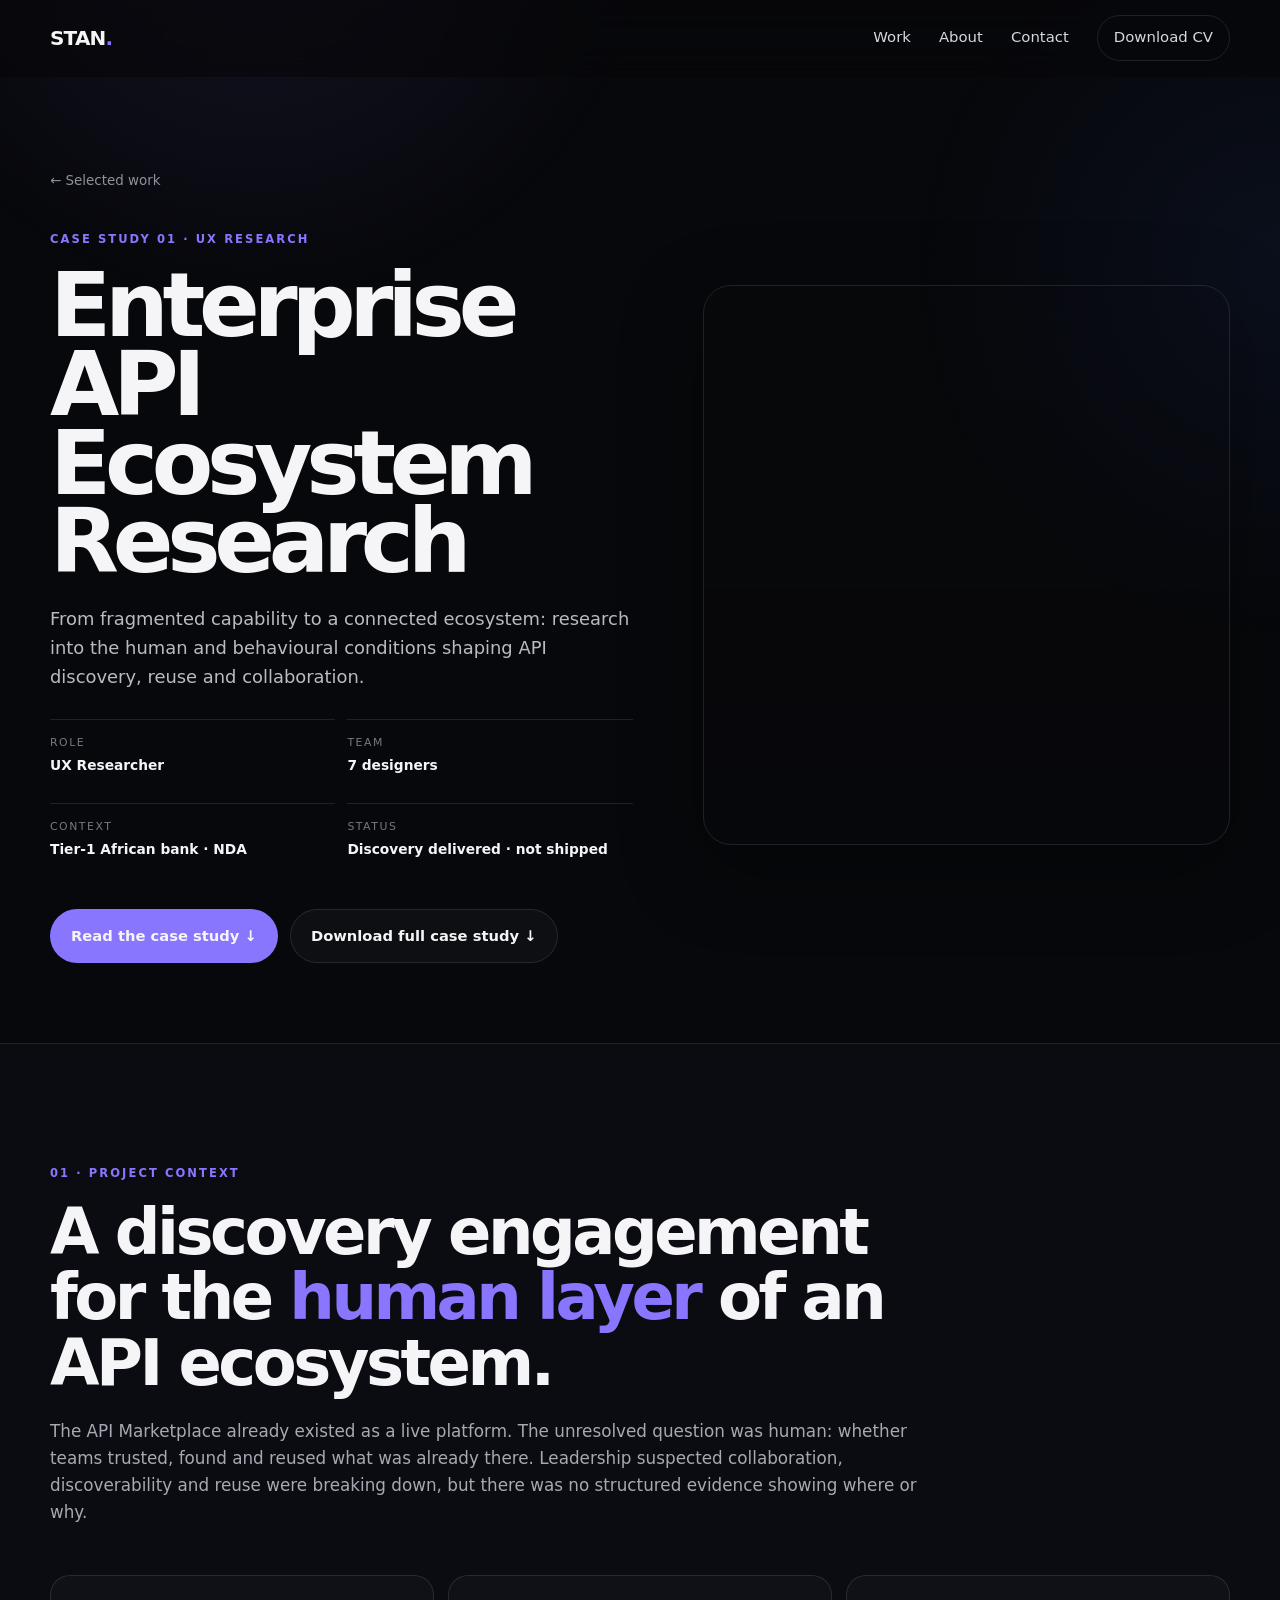
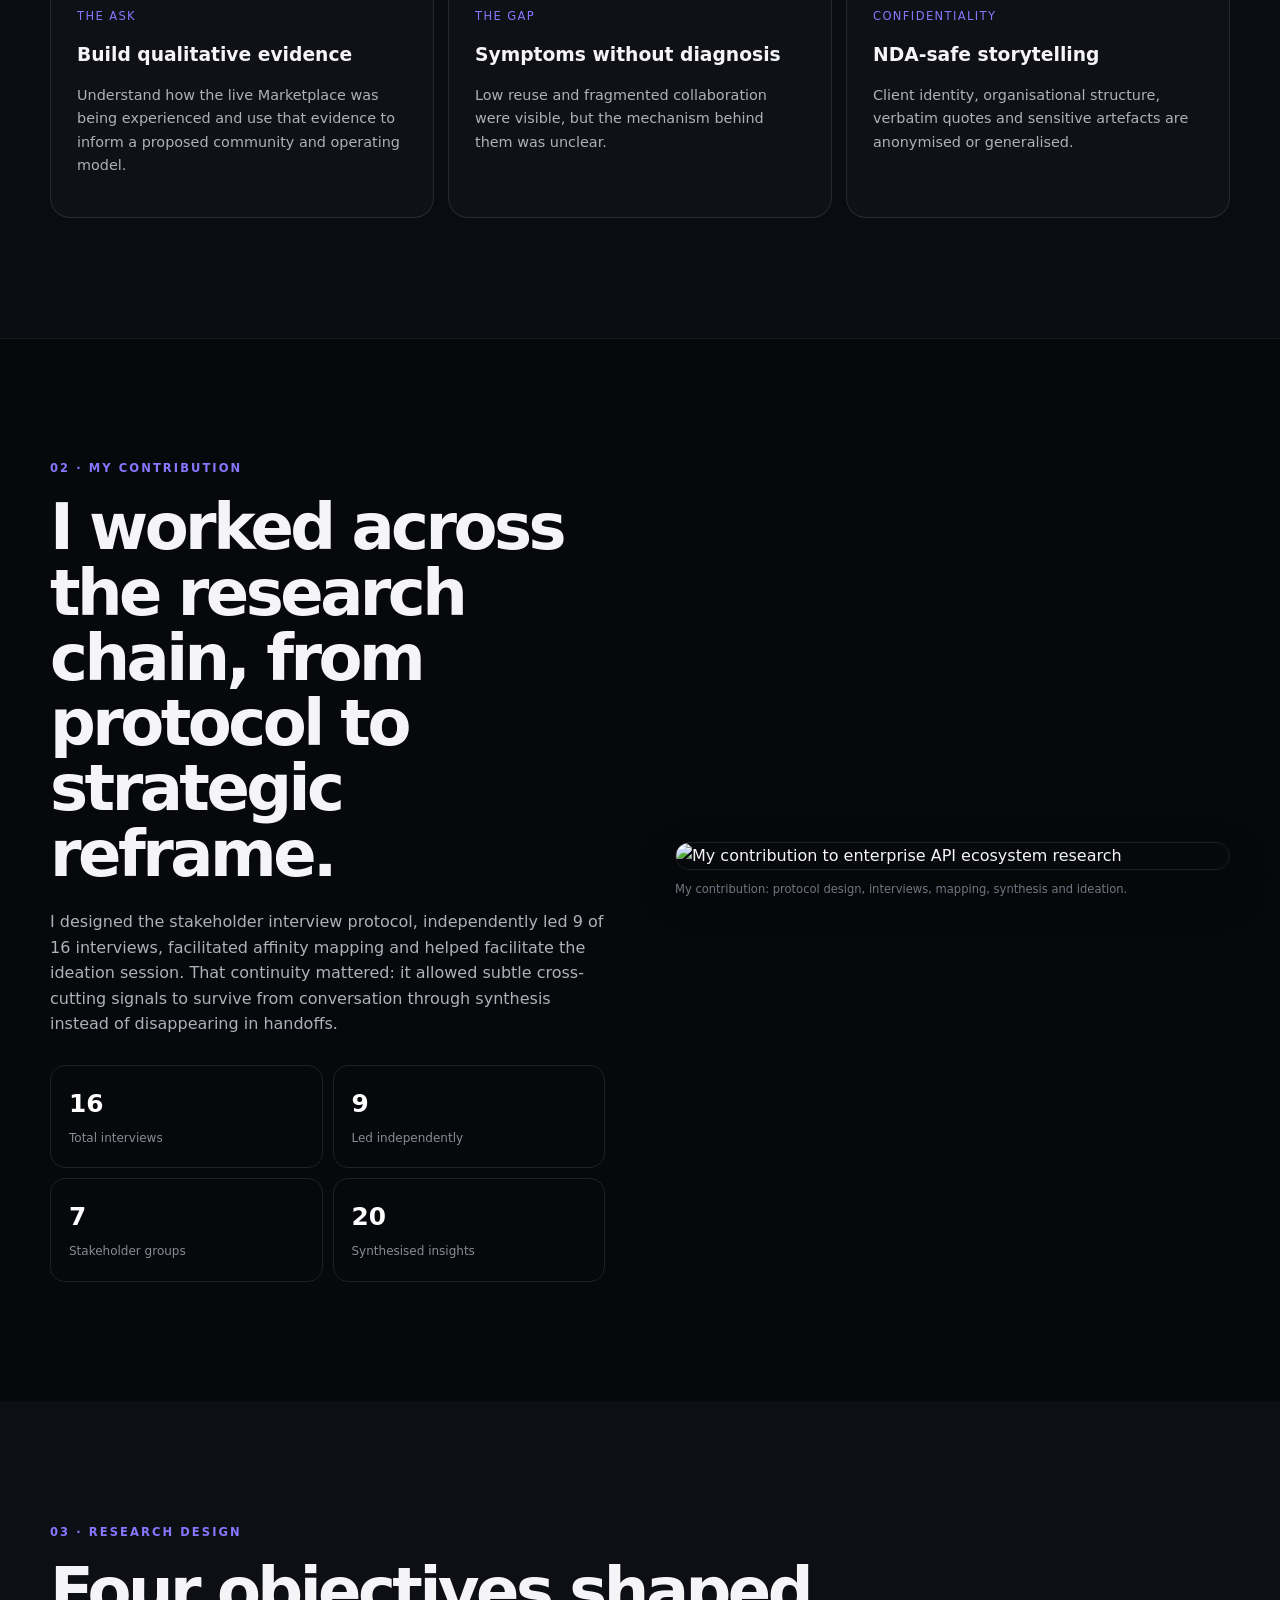
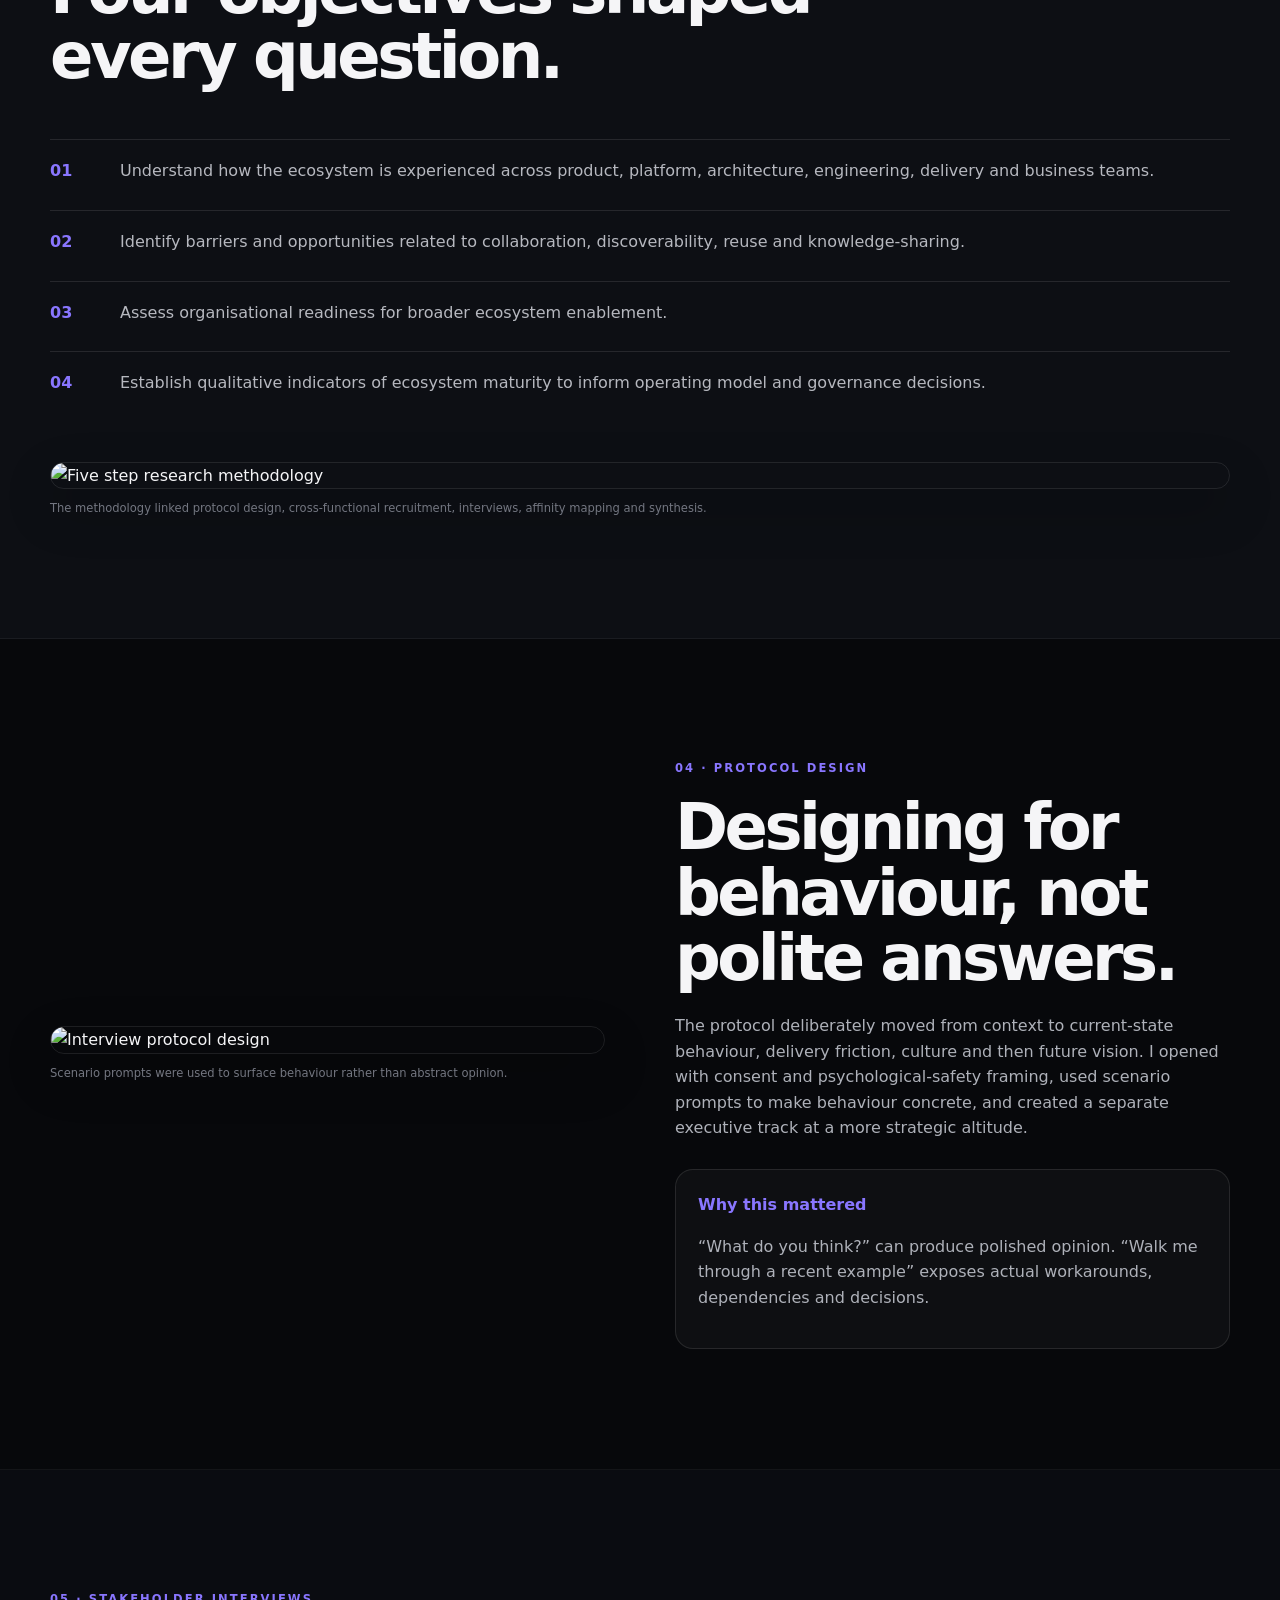
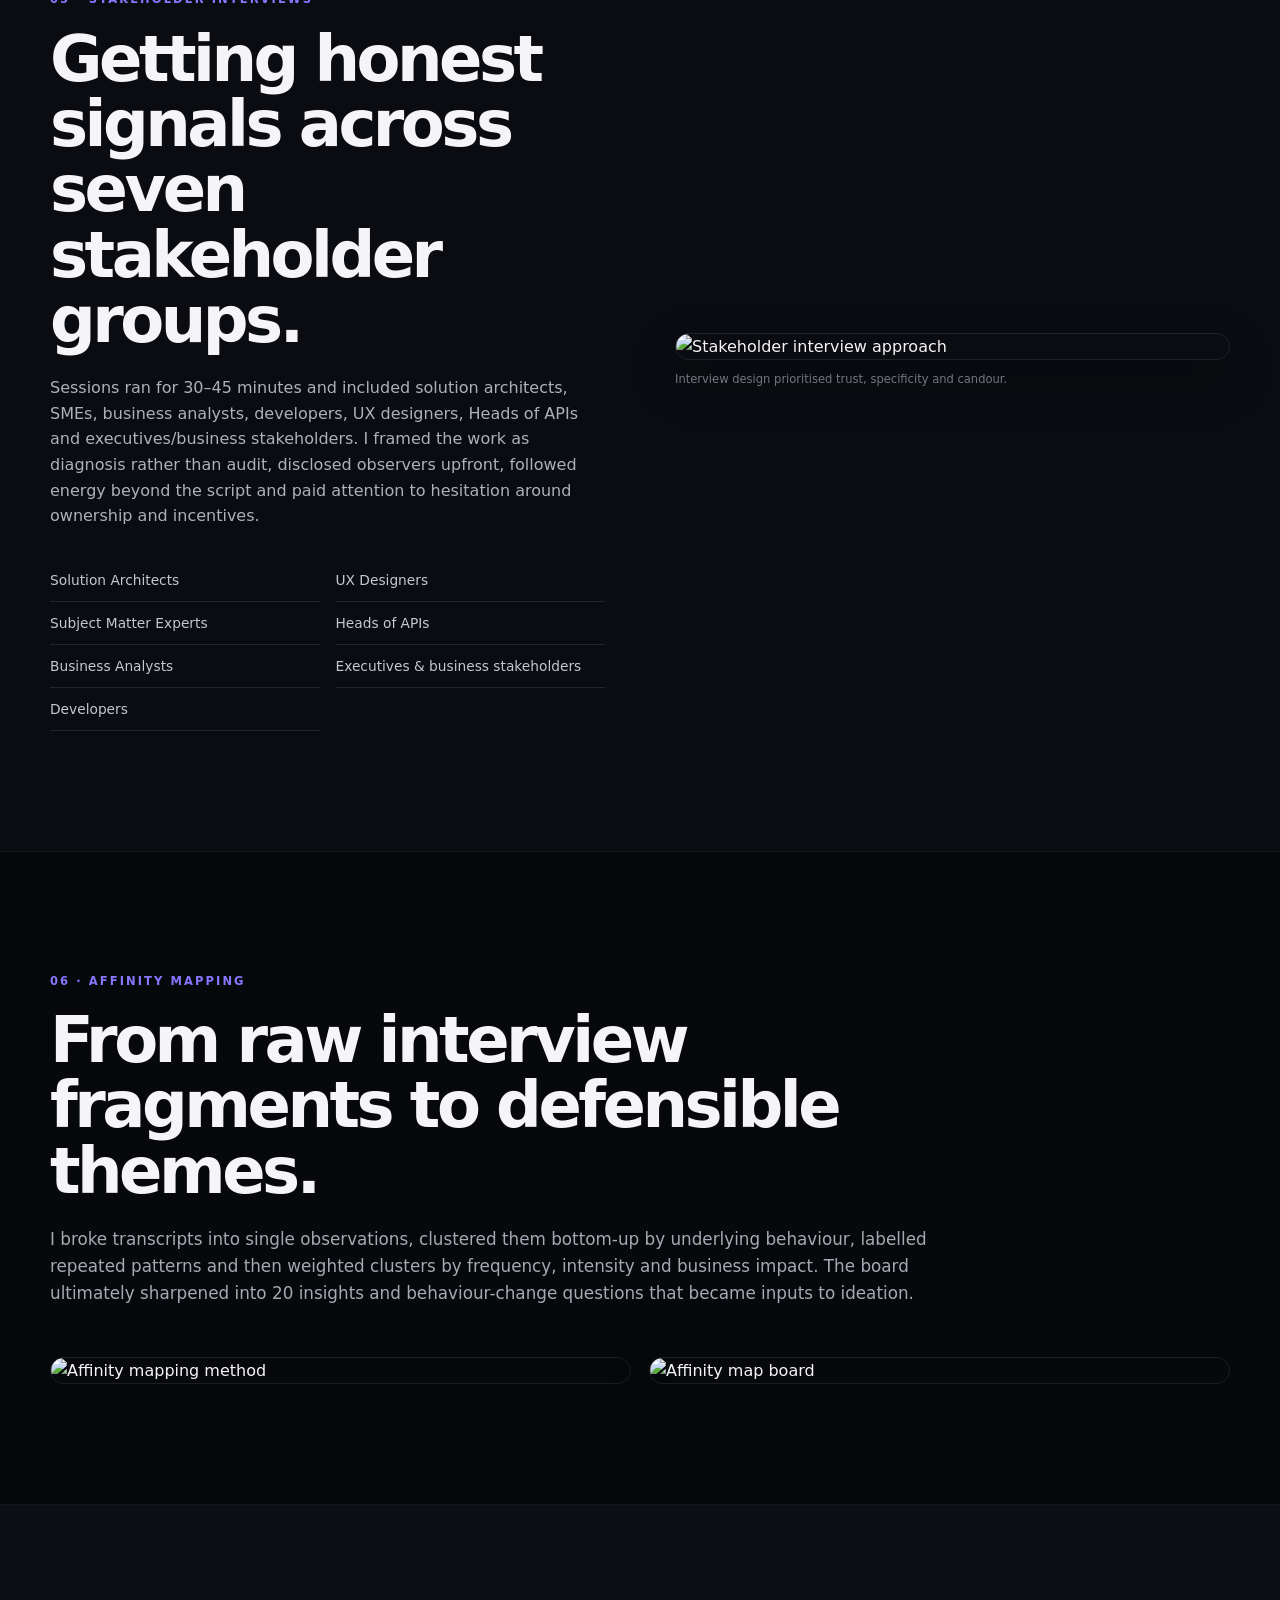
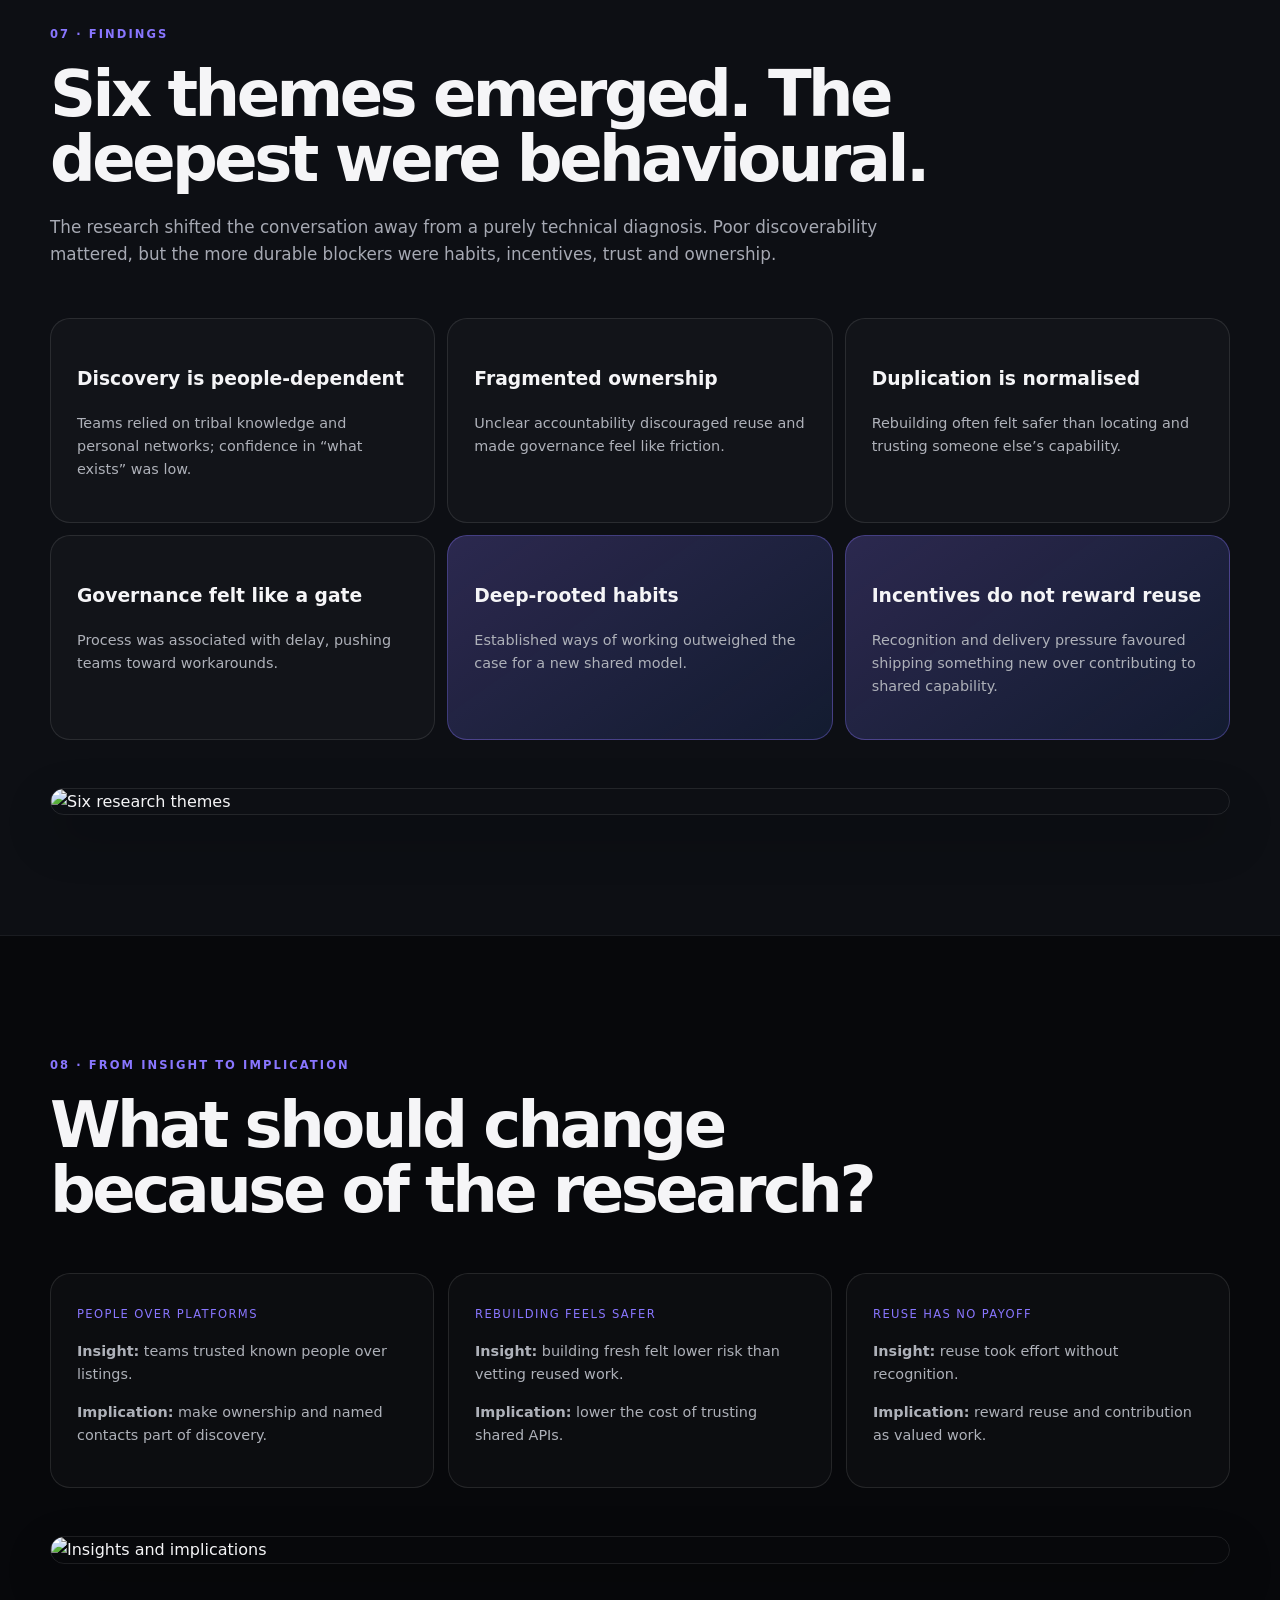
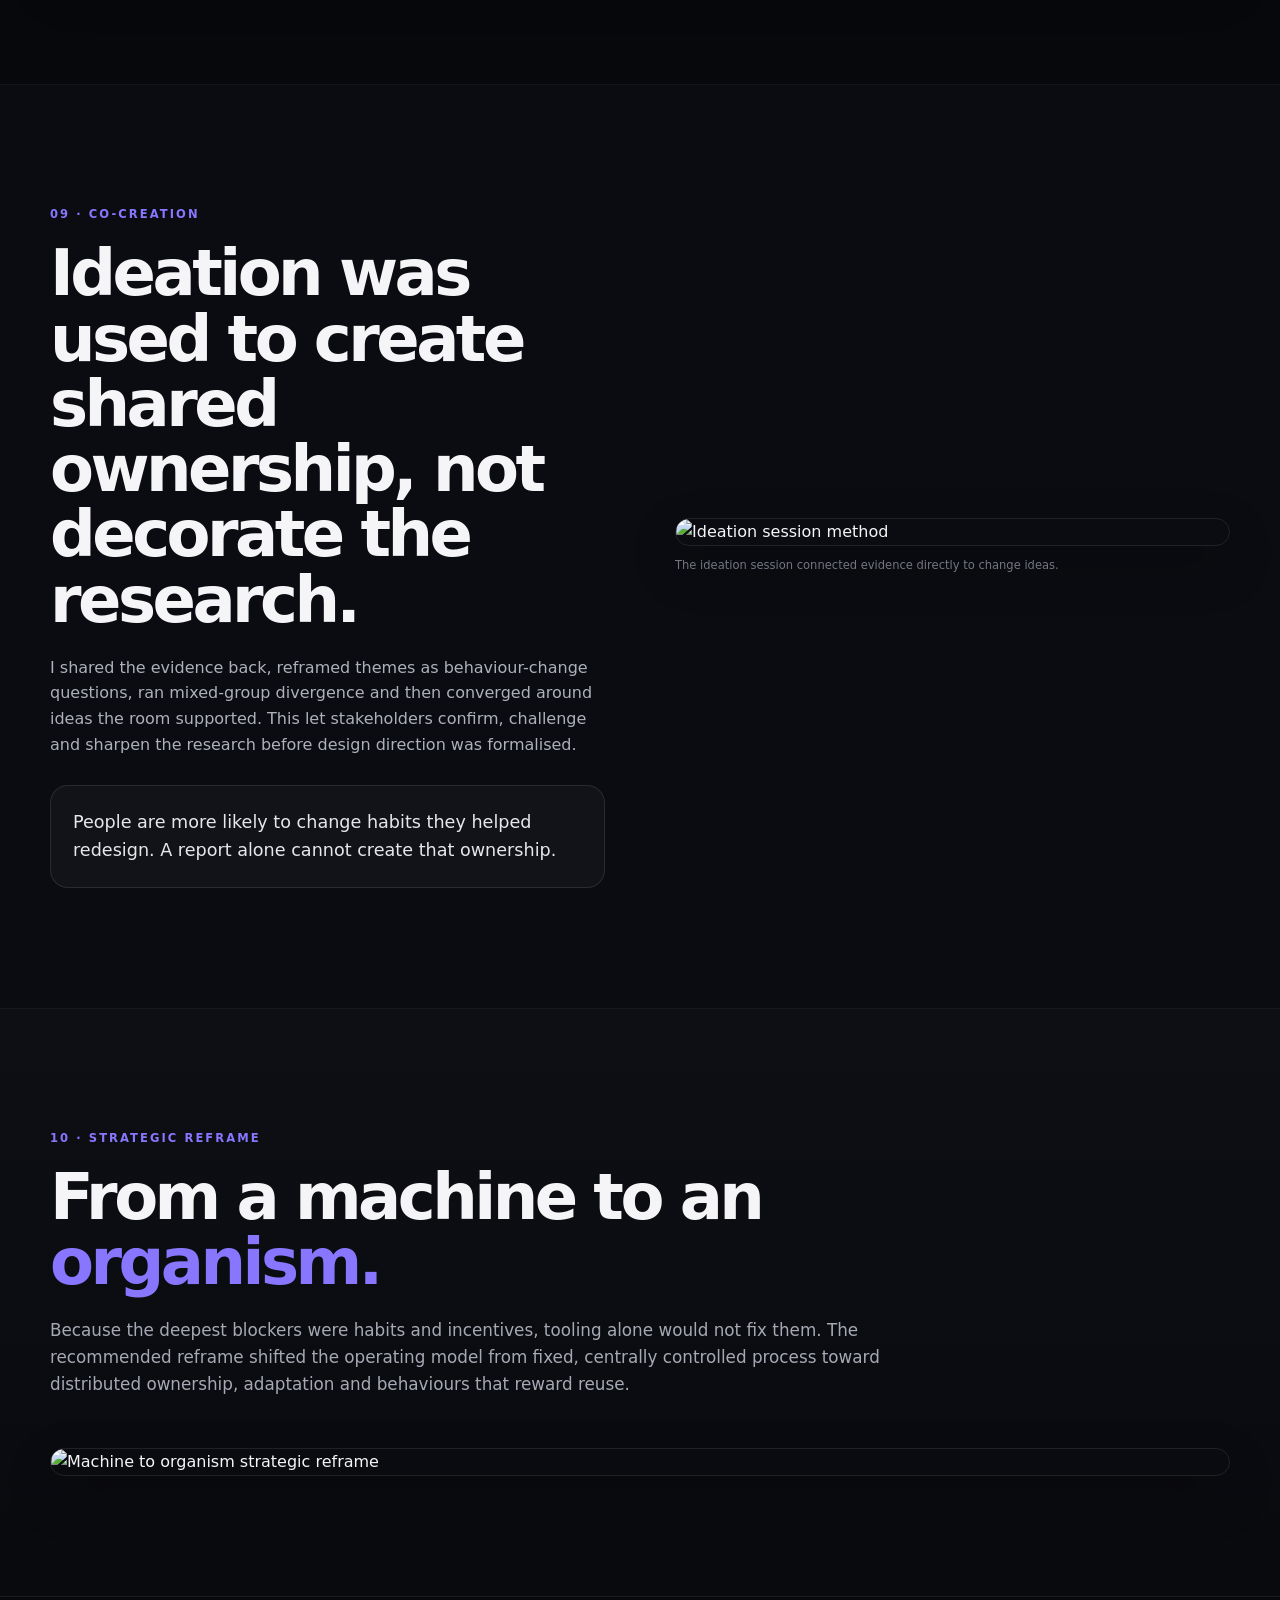
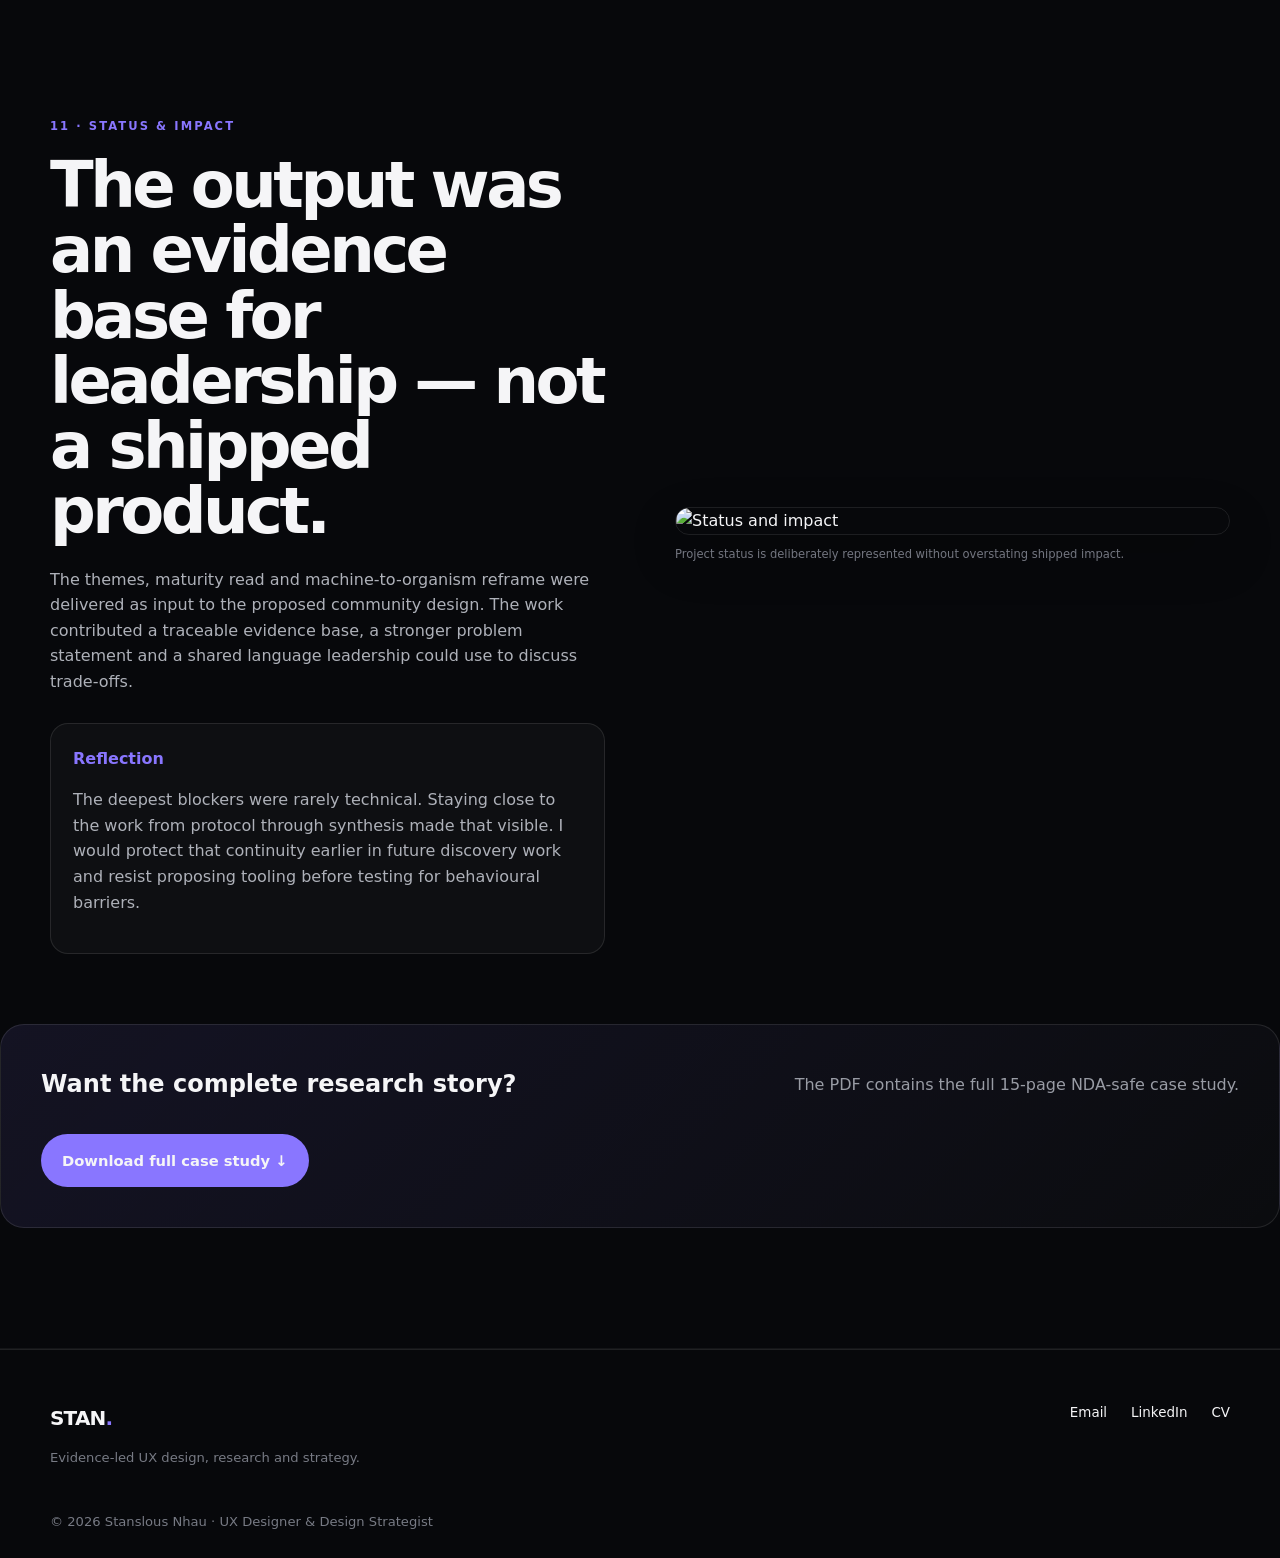
==== enterprise-api.html @ c5f6ef54 "Add files via upload" ====
<!doctype html><html lang="en"><head><meta charset="utf-8"><meta name="viewport" content="width=device-width,initial-scale=1"><meta name="description" content="Enterprise API Ecosystem Research — UX case study by Stanslous Nhau"><title>Enterprise API Ecosystem Research — Stanslous Nhau</title><link rel="stylesheet" href="styles.css"></head><body class="case-page api-case" data-page="api"><div class="cursor-glow" aria-hidden="true"></div><header class="site-nav"><div class="wrap nav-inner"><a class="brand" href="index.html">STAN<span>.</span></a><nav class="nav-links" aria-label="Primary"><a href="index.html#work">Work</a><a href="index.html#about">About</a><a href="index.html#contact">Contact</a><a class="nav-cv" href="assets/Stanslous_Nhau_CV.pdf" download>Download CV</a></nav><button class="menu-btn" aria-label="Open navigation" aria-expanded="false">☰</button></div></header><main><section class="case-hero"><div class="wrap case-hero-grid"><div class="reveal"><a class="back-link" href="index.html#work">← Selected work</a><div class="eyebrow">Case Study 01 · UX Research</div><h1>Enterprise API Ecosystem Research</h1><p class="case-intro">From fragmented capability to a connected ecosystem: research into the human and behavioural conditions shaping API discovery, reuse and collaboration.</p><div class="case-meta"><div><span>Role</span><b>UX Researcher</b></div><div><span>Team</span><b>7 designers</b></div><div><span>Context</span><b>Tier-1 African bank · NDA</b></div><div><span>Status</span><b>Discovery delivered · not shipped</b></div></div><div class="cta-row"><a class="btn primary" href="#case-content">Read the case study ↓</a><a class="btn" href="assets/Enterprise_API_Ecosystem_Research.pdf" download>Download full case study ↓</a></div></div><div class="case-hero-art reveal" data-delay="120"><div class="case-hero-image"></div></div></div></section><div id="case-content">
<section class="case-section dark"><div class="wrap"><div class="case-lead reveal"><div class="eyebrow">01 · Project context</div><h2>A discovery engagement for the <span class="accent">human layer</span> of an API ecosystem.</h2><p>The API Marketplace already existed as a live platform. The unresolved question was human: whether teams trusted, found and reused what was already there. Leadership suspected collaboration, discoverability and reuse were breaking down, but there was no structured evidence showing where or why.</p></div><div class="three-up reveal"><article><span>The ask</span><h3>Build qualitative evidence</h3><p>Understand how the live Marketplace was being experienced and use that evidence to inform a proposed community and operating model.</p></article><article><span>The gap</span><h3>Symptoms without diagnosis</h3><p>Low reuse and fragmented collaboration were visible, but the mechanism behind them was unclear.</p></article><article><span>Confidentiality</span><h3>NDA-safe storytelling</h3><p>Client identity, organisational structure, verbatim quotes and sensitive artefacts are anonymised or generalised.</p></article></div></div></section>
<section class="case-section"><div class="wrap split"><div class="reveal"><div class="eyebrow">02 · My contribution</div><h2>I worked across the research chain, from protocol to strategic reframe.</h2><p>I designed the stakeholder interview protocol, independently led 9 of 16 interviews, facilitated affinity mapping and helped facilitate the ideation session. That continuity mattered: it allowed subtle cross-cutting signals to survive from conversation through synthesis instead of disappearing in handoffs.</p><div class="metric-grid"><div><b>16</b><span>Total interviews</span></div><div><b>9</b><span>Led independently</span></div><div><b>7</b><span>Stakeholder groups</span></div><div><b>20</b><span>Synthesised insights</span></div></div></div><figure class="reveal"><img class="deck-shot" src="assets/case-api/page-03.png" alt="My contribution to enterprise API ecosystem research"><figcaption>My contribution: protocol design, interviews, mapping, synthesis and ideation.</figcaption></figure></div></section>
<section class="case-section subtle"><div class="wrap"><div class="case-lead reveal"><div class="eyebrow">03 · Research design</div><h2>Four objectives shaped every question.</h2></div><div class="number-list reveal"><div><b>01</b><p>Understand how the ecosystem is experienced across product, platform, architecture, engineering, delivery and business teams.</p></div><div><b>02</b><p>Identify barriers and opportunities related to collaboration, discoverability, reuse and knowledge-sharing.</p></div><div><b>03</b><p>Assess organisational readiness for broader ecosystem enablement.</p></div><div><b>04</b><p>Establish qualitative indicators of ecosystem maturity to inform operating model and governance decisions.</p></div></div><figure class="wide-figure reveal"><img class="deck-shot" src="assets/case-api/page-05.png" alt="Five step research methodology"><figcaption>The methodology linked protocol design, cross-functional recruitment, interviews, affinity mapping and synthesis.</figcaption></figure></div></section>
<section class="case-section"><div class="wrap split reverse"><figure class="reveal"><img class="deck-shot" src="assets/case-api/page-06.png" alt="Interview protocol design"><figcaption>Scenario prompts were used to surface behaviour rather than abstract opinion.</figcaption></figure><div class="reveal"><div class="eyebrow">04 · Protocol design</div><h2>Designing for behaviour, not polite answers.</h2><p>The protocol deliberately moved from context to current-state behaviour, delivery friction, culture and then future vision. I opened with consent and psychological-safety framing, used scenario prompts to make behaviour concrete, and created a separate executive track at a more strategic altitude.</p><div class="decision-card"><strong>Why this mattered</strong><p>“What do you think?” can produce polished opinion. “Walk me through a recent example” exposes actual workarounds, dependencies and decisions.</p></div></div></div></section>
<section class="case-section dark"><div class="wrap split"><div class="reveal"><div class="eyebrow">05 · Stakeholder interviews</div><h2>Getting honest signals across seven stakeholder groups.</h2><p>Sessions ran for 30–45 minutes and included solution architects, SMEs, business analysts, developers, UX designers, Heads of APIs and executives/business stakeholders. I framed the work as diagnosis rather than audit, disclosed observers upfront, followed energy beyond the script and paid attention to hesitation around ownership and incentives.</p><ul class="clean-list"><li>Solution Architects</li><li>Subject Matter Experts</li><li>Business Analysts</li><li>Developers</li><li>UX Designers</li><li>Heads of APIs</li><li>Executives & business stakeholders</li></ul></div><figure class="reveal"><img class="deck-shot" src="assets/case-api/page-07.png" alt="Stakeholder interview approach"><figcaption>Interview design prioritised trust, specificity and candour.</figcaption></figure></div></section>
<section class="case-section"><div class="wrap"><div class="case-lead reveal"><div class="eyebrow">06 · Affinity mapping</div><h2>From raw interview fragments to defensible themes.</h2><p>I broke transcripts into single observations, clustered them bottom-up by underlying behaviour, labelled repeated patterns and then weighted clusters by frequency, intensity and business impact. The board ultimately sharpened into 20 insights and behaviour-change questions that became inputs to ideation.</p></div><div class="gallery two reveal"><figure><img class="deck-shot" src="assets/case-api/page-08.png" alt="Affinity mapping method"></figure><figure><img class="deck-shot" src="assets/case-api/page-09.png" alt="Affinity map board"></figure></div></div></section>
<section class="case-section subtle"><div class="wrap"><div class="case-lead reveal"><div class="eyebrow">07 · Findings</div><h2>Six themes emerged. The deepest were behavioural.</h2><p>The research shifted the conversation away from a purely technical diagnosis. Poor discoverability mattered, but the more durable blockers were habits, incentives, trust and ownership.</p></div><div class="insight-grid reveal"><article><h3>Discovery is people-dependent</h3><p>Teams relied on tribal knowledge and personal networks; confidence in “what exists” was low.</p></article><article><h3>Fragmented ownership</h3><p>Unclear accountability discouraged reuse and made governance feel like friction.</p></article><article><h3>Duplication is normalised</h3><p>Rebuilding often felt safer than locating and trusting someone else’s capability.</p></article><article><h3>Governance felt like a gate</h3><p>Process was associated with delay, pushing teams toward workarounds.</p></article><article class="hot"><h3>Deep-rooted habits</h3><p>Established ways of working outweighed the case for a new shared model.</p></article><article class="hot"><h3>Incentives do not reward reuse</h3><p>Recognition and delivery pressure favoured shipping something new over contributing to shared capability.</p></article></div><figure class="wide-figure reveal"><img class="deck-shot" src="assets/case-api/page-10.png" alt="Six research themes"></figure></div></section>
<section class="case-section"><div class="wrap"><div class="case-lead reveal"><div class="eyebrow">08 · From insight to implication</div><h2>What should change because of the research?</h2></div><div class="implication-grid reveal"><article><span>People over platforms</span><p><b>Insight:</b> teams trusted known people over listings.</p><p><b>Implication:</b> make ownership and named contacts part of discovery.</p></article><article><span>Rebuilding feels safer</span><p><b>Insight:</b> building fresh felt lower risk than vetting reused work.</p><p><b>Implication:</b> lower the cost of trusting shared APIs.</p></article><article><span>Reuse has no payoff</span><p><b>Insight:</b> reuse took effort without recognition.</p><p><b>Implication:</b> reward reuse and contribution as valued work.</p></article></div><figure class="wide-figure reveal"><img class="deck-shot" src="assets/case-api/page-11.png" alt="Insights and implications"></figure></div></section>
<section class="case-section dark"><div class="wrap split"><div class="reveal"><div class="eyebrow">09 · Co-creation</div><h2>Ideation was used to create shared ownership, not decorate the research.</h2><p>I shared the evidence back, reframed themes as behaviour-change questions, ran mixed-group divergence and then converged around ideas the room supported. This let stakeholders confirm, challenge and sharpen the research before design direction was formalised.</p><div class="quote-card">People are more likely to change habits they helped redesign. A report alone cannot create that ownership.</div></div><figure class="reveal"><img class="deck-shot" src="assets/case-api/page-12.png" alt="Ideation session method"><figcaption>The ideation session connected evidence directly to change ideas.</figcaption></figure></div></section>
<section class="case-section feature-section"><div class="wrap"><div class="case-lead reveal"><div class="eyebrow">10 · Strategic reframe</div><h2>From a machine to an <span class="accent">organism.</span></h2><p>Because the deepest blockers were habits and incentives, tooling alone would not fix them. The recommended reframe shifted the operating model from fixed, centrally controlled process toward distributed ownership, adaptation and behaviours that reward reuse.</p></div><figure class="wide-figure reveal"><img class="deck-shot" src="assets/case-api/page-14.png" alt="Machine to organism strategic reframe"></figure></div></section>
<section class="case-section"><div class="wrap split"><div class="reveal"><div class="eyebrow">11 · Status & impact</div><h2>The output was an evidence base for leadership — not a shipped product.</h2><p>The themes, maturity read and machine-to-organism reframe were delivered as input to the proposed community design. The work contributed a traceable evidence base, a stronger problem statement and a shared language leadership could use to discuss trade-offs.</p><div class="decision-card"><strong>Reflection</strong><p>The deepest blockers were rarely technical. Staying close to the work from protocol through synthesis made that visible. I would protect that continuity earlier in future discovery work and resist proposing tooling before testing for behavioural barriers.</p></div></div><figure class="reveal"><img class="deck-shot" src="assets/case-api/page-15.png" alt="Status and impact"><figcaption>Project status is deliberately represented without overstating shipped impact.</figcaption></figure></div><div class="case-download reveal"><h3>Want the complete research story?</h3><p>The PDF contains the full 15-page NDA-safe case study.</p><a class="btn primary" href="assets/Enterprise_API_Ecosystem_Research.pdf" download>Download full case study ↓</a></div></section></div></main><footer class="footer"><div class="wrap footer-grid"><div><a class="brand" href="index.html">STAN<span>.</span></a><p>Evidence-led UX design, research and strategy.</p></div><div class="footer-links"><a href="mailto:smnhau03@gmail.com">Email</a><a href="https://www.linkedin.com/in/stanslous-nhau-3b56a53a6/" target="_blank" rel="noreferrer">LinkedIn</a><a href="assets/Stanslous_Nhau_CV.pdf" download>CV</a></div></div><div class="wrap copyright">© <span data-year></span> Stanslous Nhau · UX Designer & Design Strategist</div></footer><script src="script.js"></script></body></html>
---- styles.css ----
:root{--bg:#07080b;--panel:#0f1117;--panel2:#151822;--text:#f5f5f7;--muted:#a6a9b3;--line:rgba(255,255,255,.1);--purple:#8976ff;--purple2:#6d5dfc;--blue:#3f78ff;--orange:#ff6a00;--lime:#c9ff38;--max:1180px;--radius:28px;--shadow:0 24px 80px rgba(0,0,0,.34)}
*{box-sizing:border-box}html{scroll-behavior:smooth}body{margin:0;background:var(--bg);color:var(--text);font-family:Inter,ui-sans-serif,system-ui,-apple-system,BlinkMacSystemFont,"Segoe UI",sans-serif;line-height:1.6;overflow-x:hidden}body:before{content:"";position:fixed;inset:0;pointer-events:none;background:radial-gradient(circle at 20% -10%,rgba(137,118,255,.11),transparent 28%),radial-gradient(circle at 100% 30%,rgba(63,120,255,.07),transparent 26%);z-index:-1}img{max-width:100%;display:block}a{color:inherit;text-decoration:none}.wrap{width:min(calc(100% - 40px),var(--max));margin-inline:auto}.site-nav{position:sticky;top:0;z-index:100;background:rgba(7,8,11,.72);backdrop-filter:blur(18px);border-bottom:1px solid transparent;transition:.3s}.site-nav.scrolled{border-color:var(--line)}.nav-inner{height:76px;display:flex;align-items:center;justify-content:space-between}.brand{font-weight:900;letter-spacing:-.04em;font-size:1.25rem}.brand span,.accent{color:var(--purple)}.nav-links{display:flex;gap:28px;align-items:center;font-size:.93rem}.nav-links a{color:#d7d8dd}.nav-links a:hover{color:white}.nav-cv{padding:10px 16px;border:1px solid var(--line);border-radius:999px}.menu-btn{display:none;background:none;border:0;color:white;font-size:1.5rem}.hero{min-height:calc(100vh - 76px);display:grid;grid-template-columns:1.05fr .95fr;gap:70px;align-items:center;padding-block:80px}.eyebrow{text-transform:uppercase;letter-spacing:.18em;font-size:.72rem;font-weight:800;color:#a99cff;margin-bottom:18px}.hero h1,.case-hero h1{font-size:clamp(4rem,8vw,7.4rem);line-height:.88;letter-spacing:-.07em;margin:0 0 24px}.hero h1{max-width:790px}.hero-lead{font-size:clamp(1.25rem,2vw,1.7rem)!important;color:white!important;max-width:620px!important}.hero p{max-width:650px;color:var(--muted);font-size:1.05rem}.cta-row{display:flex;gap:12px;flex-wrap:wrap;margin-top:34px}.btn{display:inline-flex;align-items:center;justify-content:center;gap:14px;padding:14px 20px;border:1px solid var(--line);border-radius:999px;background:rgba(255,255,255,.03);font-weight:700;font-size:.92rem;transition:transform .25s,background .25s,border-color .25s}.btn:hover{transform:translateY(-2px);background:rgba(255,255,255,.07);border-color:rgba(255,255,255,.24)}.btn.primary{background:var(--purple2);border-color:transparent}.btn.primary:hover{background:#7768ff}.hero-proof{display:flex;gap:18px;flex-wrap:wrap;color:#d0d1d6;font-size:.82rem;margin-top:34px}.hero-proof span:before{content:"•";color:var(--purple);margin-right:8px}.hero-visual{position:relative;min-height:600px;display:grid;place-items:center}.portrait-orbit{position:absolute;width:520px;height:520px;border-radius:50%;background:radial-gradient(circle at 50% 50%,rgba(137,118,255,.35),rgba(137,118,255,.08) 40%,transparent 69%);filter:blur(4px);animation:pulse 6s ease-in-out infinite}.hero-portrait{position:relative;width:min(100%,530px);filter:drop-shadow(0 25px 50px rgba(0,0,0,.45))}.hero-portrait img{width:100%;object-fit:contain;max-height:650px}.floating-note{position:absolute;right:-30px;bottom:90px;padding:16px 18px;border:1px solid var(--line);border-radius:18px;background:rgba(15,17,23,.78);backdrop-filter:blur(15px);font-size:.8rem;transform:rotate(-3deg)}.floating-note strong{color:#bcb1ff}@keyframes pulse{50%{transform:scale(1.06);opacity:.78}}.marquee{overflow:hidden;border-block:1px solid var(--line);padding:13px 0;color:#8f929d;font-size:.74rem;letter-spacing:.2em;white-space:nowrap}.marquee div{display:inline-block;min-width:max-content;animation:marquee 28s linear infinite}@keyframes marquee{to{transform:translateX(-50%)}}.section,.case-section{padding:120px 0}.section-head{display:grid;grid-template-columns:1fr .65fr;gap:70px;align-items:end;margin-bottom:50px}.section-head h2,.case-section h2,.contact h2{font-size:clamp(2.5rem,5vw,4.8rem);line-height:1.02;letter-spacing:-.055em;margin:0}.section-head p,.case-lead p,.lead{color:var(--muted);font-size:1.05rem}.muted{color:#7d808a}.project-stack{display:grid;gap:28px}.project-card{position:relative;min-height:560px;border-radius:var(--radius);overflow:hidden;border:1px solid var(--line);isolation:isolate;box-shadow:var(--shadow);transform-style:preserve-3d}.project-media,.project-media img,.project-overlay{position:absolute;inset:0;width:100%;height:100%}.project-media img{object-fit:cover;transition:transform .8s}.project-card:hover .project-media img{transform:scale(1.035)}.project-overlay{background:linear-gradient(90deg,rgba(5,6,9,.96) 0%,rgba(5,6,9,.77) 46%,rgba(5,6,9,.12) 100%);z-index:1}.project-copy{position:relative;z-index:2;display:grid;grid-template-columns:80px minmax(0,610px);gap:20px;padding:54px;min-height:560px;align-content:center}.project-number{font-size:.8rem;color:#a0a3ae;padding-top:12px}.tags{display:flex;flex-wrap:wrap;gap:8px;margin-bottom:20px}.tags span{padding:7px 10px;border:1px solid var(--line);border-radius:999px;font-size:.7rem;color:#d5d6da;background:rgba(0,0,0,.15)}.project-card h3{font-size:clamp(2.2rem,4vw,4rem);line-height:1;letter-spacing:-.05em;margin:0 0 18px}.project-card p{color:#c0c2c8;max-width:630px}.micro-stats{display:flex;gap:24px;flex-wrap:wrap;margin:28px 0}.micro-stats span{color:#a5a8b1;font-size:.78rem}.micro-stats b{display:block;color:white;font-size:1.5rem}.text-link{font-weight:800}.api:after,.rise:after,.velocity:after{content:"";position:absolute;inset:auto 0 0 0;height:5px;z-index:3}.api:after{background:var(--purple)}.rise:after{background:var(--blue)}.velocity:after{background:var(--orange)}.thinking-section{overflow:hidden}.thinking-layout{display:grid;grid-template-columns:.85fr 1.15fr;align-items:center;gap:80px}.thinking-orbit{position:relative;height:540px;display:grid;place-items:center}.thinking-orbit:before,.thinking-orbit:after{content:"";position:absolute;border:1px solid rgba(137,118,255,.26);border-radius:50%;width:430px;height:430px}.thinking-orbit:after{width:300px;height:300px}.orbit-center{width:160px;height:160px;border-radius:50%;display:grid;place-items:center;text-align:center;background:linear-gradient(145deg,#8b78ff,#5f53e7);font-size:1.3rem;font-weight:800;box-shadow:0 0 80px rgba(137,118,255,.28)}.orbit-node{position:absolute;padding:10px 16px;border:1px solid var(--line);border-radius:999px;background:var(--panel);font-size:.84rem}.n1{top:4%;left:44%}.n2{right:4%;top:47%}.n3{bottom:4%;left:44%}.n4{left:4%;top:47%}.about-grid{display:grid;grid-template-columns:.85fr 1.15fr;gap:80px;align-items:center}.about-photo{position:relative;border-radius:var(--radius);overflow:hidden;border:1px solid var(--line);min-height:650px}.about-photo img{width:100%;height:100%;min-height:650px;object-fit:cover;object-position:center 30%}.photo-caption{position:absolute;left:20px;bottom:20px;padding:10px 14px;border-radius:999px;background:rgba(0,0,0,.6);backdrop-filter:blur(10px);font-size:.78rem}.about-copy h2{font-size:clamp(2.3rem,4vw,4.2rem);line-height:1.02;letter-spacing:-.05em;margin:0 0 24px}.about-copy>p{color:var(--muted)}.skills{display:grid;grid-template-columns:1fr 1fr;gap:12px;margin-top:30px}.skill{padding:22px;border:1px solid var(--line);border-radius:18px;background:rgba(255,255,255,.02)}.skill>span{font-size:.7rem;color:#9182ff}.skill h3{margin:8px 0;font-size:1rem}.skill p{margin:0;color:#979aa4;font-size:.86rem}.contact{padding:110px 0;background:linear-gradient(135deg,rgba(137,118,255,.11),transparent 50%);border-top:1px solid var(--line)}.contact-inner{display:flex;align-items:end;justify-content:space-between;gap:50px}.contact-inner p{color:var(--muted)}.footer{border-top:1px solid var(--line);padding:52px 0 26px}.footer-grid{display:flex;justify-content:space-between;align-items:start}.footer p,.copyright{color:#777a84;font-size:.82rem}.footer-links{display:flex;gap:24px;font-size:.84rem}.copyright{padding-top:30px}.cursor-glow{position:fixed;left:0;top:0;width:420px;height:420px;border-radius:50%;background:radial-gradient(circle,rgba(137,118,255,.09),transparent 64%);pointer-events:none;z-index:0;transform:translate(-50%,-50%);opacity:0;transition:opacity .2s}.reveal{opacity:0;transform:translateY(32px);transition:opacity .85s cubic-bezier(.2,.8,.2,1),transform .85s cubic-bezier(.2,.8,.2,1)}.reveal.visible{opacity:1;transform:none}
/* case studies */.case-hero{padding:90px 0 80px;min-height:78vh;display:flex;align-items:center;border-bottom:1px solid var(--line);overflow:hidden}.case-hero-grid{display:grid;grid-template-columns:1.05fr .95fr;gap:70px;align-items:center}.case-hero h1{font-size:clamp(3.7rem,7vw,7rem)}.case-intro{font-size:1.12rem;color:#b9bbc2;max-width:720px}.back-link{display:inline-block;color:#8f929d;margin-bottom:38px;font-size:.84rem}.case-meta{display:grid;grid-template-columns:1fr 1fr;gap:12px;margin-top:28px;max-width:700px}.case-meta div{padding:14px 0;border-top:1px solid var(--line)}.case-meta span{display:block;color:#767983;font-size:.68rem;text-transform:uppercase;letter-spacing:.14em}.case-meta b{font-size:.86rem}.case-hero-art{min-height:560px;position:relative;border-radius:var(--radius);overflow:hidden;border:1px solid var(--line);box-shadow:var(--shadow)}.case-hero-image{position:absolute;inset:0;background-size:cover;background-position:center}.api-case .case-hero-image{background-image:linear-gradient(0deg,rgba(10,10,14,.15),rgba(10,10,14,.1)),url('assets/case-api/page-14.png')}.rise-case .case-hero-image{background-image:url('assets/case-rise/page-01.png')}.velocity-case .case-hero-image{background-image:url('assets/case-velocity/page-01.png')}.api-case{--case:#8976ff}.rise-case{--case:#3f78ff}.velocity-case{--case:#ff6a00}.case-page .accent,.case-page .eyebrow{color:var(--case)}.case-page .btn.primary{background:var(--case)}.case-section{border-bottom:1px solid rgba(255,255,255,.055)}.case-section.dark{background:#0a0c11}.case-section.subtle{background:#0d0f14}.case-section.feature-section{background:linear-gradient(180deg,#0d0f14,#090a0e)}.case-lead{max-width:900px;margin-bottom:50px}.case-lead h2{margin-bottom:22px}.three-up,.four-up{display:grid;grid-template-columns:repeat(3,1fr);gap:14px}.four-up{grid-template-columns:repeat(4,1fr)}.three-up article,.four-up article,.insight-grid article,.implication-grid article,.archetypes article,.decision-grid article{padding:26px;border:1px solid var(--line);border-radius:20px;background:rgba(255,255,255,.025)}.three-up span,.archetypes span,.implication-grid span{font-size:.72rem;text-transform:uppercase;letter-spacing:.12em;color:var(--case)}.three-up h3{margin:12px 0 8px}.three-up p,.insight-grid p,.implication-grid p,.archetypes p,.decision-grid p{color:#aeb1b9;font-size:.9rem}.four-up article b{display:block;font-size:1.45rem;margin-bottom:6px;color:white}.four-up article span{color:#989ba5;font-size:.8rem}.split{display:grid;grid-template-columns:1fr 1fr;gap:70px;align-items:center}.split.reverse>figure{order:0}.split.reverse>div{order:1}.split h2{margin-bottom:22px}.split p{color:#aeb1b9}.metric-grid,.research-stats{display:grid;grid-template-columns:1fr 1fr;gap:10px;margin-top:28px}.metric-grid div,.research-stats div{padding:18px;border:1px solid var(--line);border-radius:15px}.metric-grid b,.research-stats b{display:block;font-size:1.55rem;color:white}.metric-grid span,.research-stats span{color:#898c96;font-size:.75rem}.deck-shot{width:100%;border-radius:18px;border:1px solid rgba(255,255,255,.09);box-shadow:0 20px 50px rgba(0,0,0,.24)}figure{margin:0}figcaption{color:#737680;font-size:.72rem;margin-top:10px}.number-list{display:grid;gap:8px;margin-top:32px}.number-list div{display:grid;grid-template-columns:70px 1fr;align-items:center;border-top:1px solid var(--line);padding:18px 0}.number-list b{color:var(--case)}.number-list p{margin:0;color:#b6b8bf}.wide-figure{margin-top:48px}.decision-card,.quote-card{padding:22px;border-radius:18px;border:1px solid var(--line);background:rgba(255,255,255,.03);margin-top:28px}.decision-card strong{color:var(--case)}.quote-card{font-size:1.1rem;color:#e7e7ea}.quote-card small{display:block;color:#868995;margin-top:10px;font-size:.72rem}.clean-list{columns:2;list-style:none;padding:0;margin:30px 0 0}.clean-list li{padding:10px 0;border-bottom:1px solid var(--line);color:#c6c8ce;font-size:.86rem}.gallery.two{display:grid;grid-template-columns:1fr 1fr;gap:18px}.gallery.two figure{align-self:start}.insight-grid{display:grid;grid-template-columns:repeat(3,1fr);gap:12px}.insight-grid .hot{background:linear-gradient(145deg,rgba(137,118,255,.25),rgba(63,120,255,.12));border-color:rgba(137,118,255,.35)}.implication-grid{display:grid;grid-template-columns:repeat(3,1fr);gap:14px}.case-download{margin-top:70px;padding:40px;border:1px solid var(--line);border-radius:24px;background:linear-gradient(135deg,rgba(137,118,255,.1),rgba(255,255,255,.02));display:flex;align-items:center;justify-content:space-between;gap:30px;flex-wrap:wrap}.case-download h3{margin:0;font-size:1.5rem}.case-download p{margin:4px 0;color:#999ca5}.persona-grid{display:grid;grid-template-columns:1fr 1fr;gap:10px;margin-top:28px}.persona-grid div{padding:18px;border:1px solid var(--line);border-radius:16px}.persona-grid span{color:var(--case);font-size:.72rem;text-transform:uppercase;letter-spacing:.12em}.persona-grid p{font-size:.84rem;margin:8px 0 0}.loop{display:flex;align-items:center;justify-content:center;gap:12px;flex-wrap:wrap;margin:38px 0}.loop div{padding:16px 18px;border:1px solid var(--line);border-radius:999px;font-size:.82rem}.loop i{color:#62656f}.loop-hot{border-color:var(--case)!important;box-shadow:0 0 35px color-mix(in srgb,var(--case) 20%,transparent)}.decision-list{display:grid;gap:10px}.decision-list article{display:grid;grid-template-columns:70px 1fr;gap:18px;padding:22px;border-top:1px solid var(--line)}.decision-list article>b{color:var(--case)}.decision-list h3{margin:0 0 6px}.decision-list p{color:#b0b3bb;margin:0}.decision-list span{color:#757983;font-size:.76rem}.decision-list.compact article{padding:14px 0}.note{font-size:.76rem!important;color:#7f828c!important}.swatches{display:flex;gap:10px;flex-wrap:wrap;margin-top:25px}.swatches span{padding:9px 12px 9px 34px;border:1px solid var(--line);border-radius:999px;position:relative;font-size:.72rem}.swatches span:before{content:"";position:absolute;left:10px;top:50%;transform:translateY(-50%);width:14px;height:14px;border-radius:50%;background:var(--sw)}.archetypes{display:grid;grid-template-columns:repeat(3,1fr);gap:14px}.decision-grid{display:grid;grid-template-columns:1fr 1fr;gap:14px;margin-bottom:36px}.decision-grid article>b{color:var(--case);font-size:.72rem;letter-spacing:.1em}.decision-grid article span{display:block;color:#777a84;font-size:.76rem;border-top:1px solid var(--line);padding-top:12px}.research-stats{grid-template-columns:repeat(3,1fr)}
@media(max-width:900px){.nav-links{position:absolute;top:76px;left:20px;right:20px;background:#11141b;border:1px solid var(--line);border-radius:18px;padding:18px;flex-direction:column;align-items:stretch;display:none}.nav-links.open{display:flex}.menu-btn{display:block}.hero,.case-hero-grid,.thinking-layout,.about-grid,.split,.section-head{grid-template-columns:1fr}.hero{padding-top:40px}.hero-visual{min-height:480px}.hero h1{font-size:clamp(3.5rem,15vw,6rem)}.portrait-orbit{width:380px;height:380px}.floating-note{right:0}.project-copy{grid-template-columns:1fr;padding:34px}.project-number{display:none}.project-card{min-height:620px}.project-overlay{background:linear-gradient(0deg,rgba(5,6,9,.97) 0%,rgba(5,6,9,.7) 60%,rgba(5,6,9,.25) 100%)}.project-copy{align-content:end}.section,.case-section{padding:85px 0}.thinking-orbit{height:430px}.about-photo,.about-photo img{min-height:520px}.contact-inner{align-items:flex-start;flex-direction:column}.three-up,.four-up,.insight-grid,.implication-grid,.archetypes{grid-template-columns:1fr 1fr}.case-hero-art{min-height:420px}.case-meta{grid-template-columns:1fr 1fr}.gallery.two,.decision-grid{grid-template-columns:1fr}.footer-grid{gap:30px;flex-direction:column}.split.reverse>figure,.split.reverse>div{order:initial}}
@media(max-width:600px){.wrap{width:min(calc(100% - 28px),var(--max))}.hero{min-height:auto}.hero h1,.case-hero h1{font-size:3.6rem}.section-head h2,.case-section h2,.contact h2{font-size:2.65rem}.hero-visual{min-height:400px}.portrait-orbit{width:300px;height:300px}.floating-note{bottom:30px;font-size:.7rem}.three-up,.four-up,.insight-grid,.implication-grid,.archetypes,.skills,.persona-grid,.metric-grid,.research-stats{grid-template-columns:1fr}.case-meta{grid-template-columns:1fr}.case-hero-art{min-height:340px}.case-section{padding:72px 0}.case-download{padding:28px}.project-card{min-height:650px}.project-copy{padding:26px}.clean-list{columns:1}.thinking-orbit{transform:scale(.82);margin-inline:-40px}.cta-row .btn{width:100%}}
@media(prefers-reduced-motion:reduce){*{animation:none!important;transition:none!important;scroll-behavior:auto!important}.reveal{opacity:1;transform:none}.cursor-glow{display:none}}
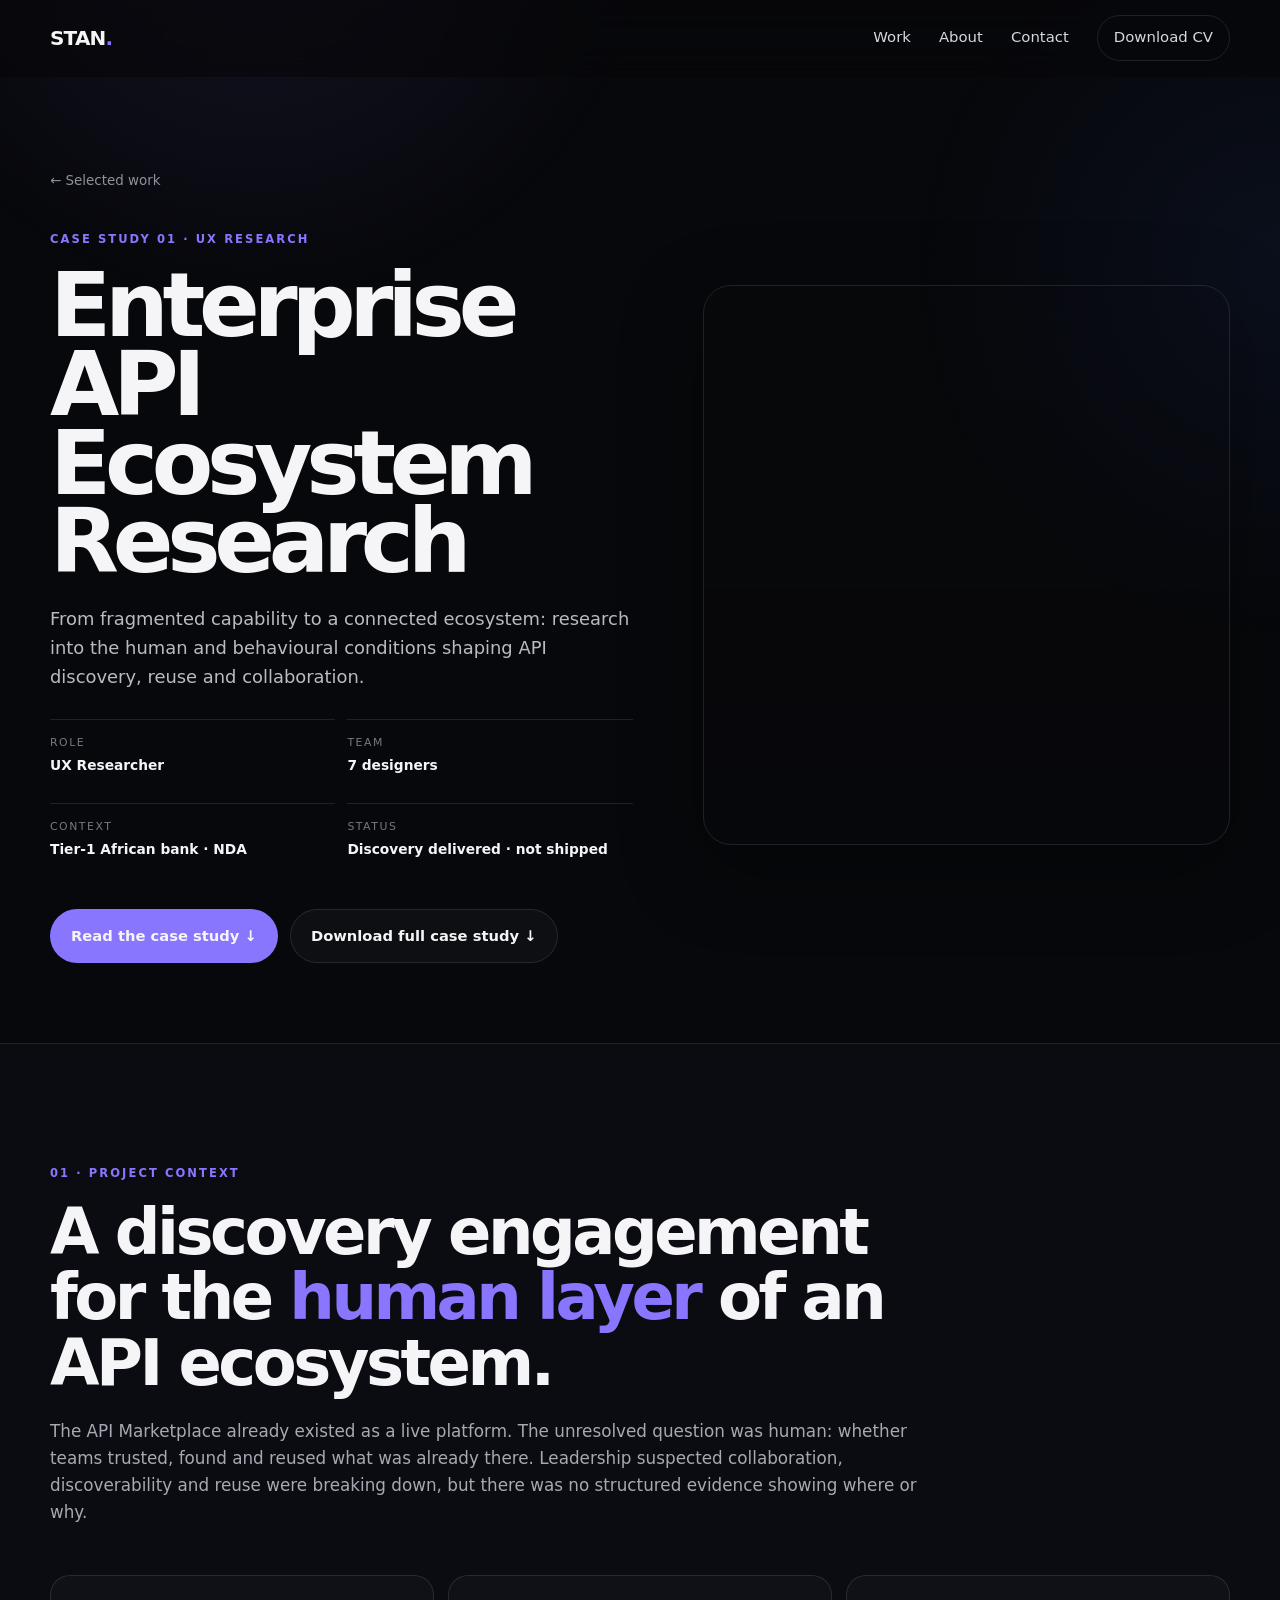
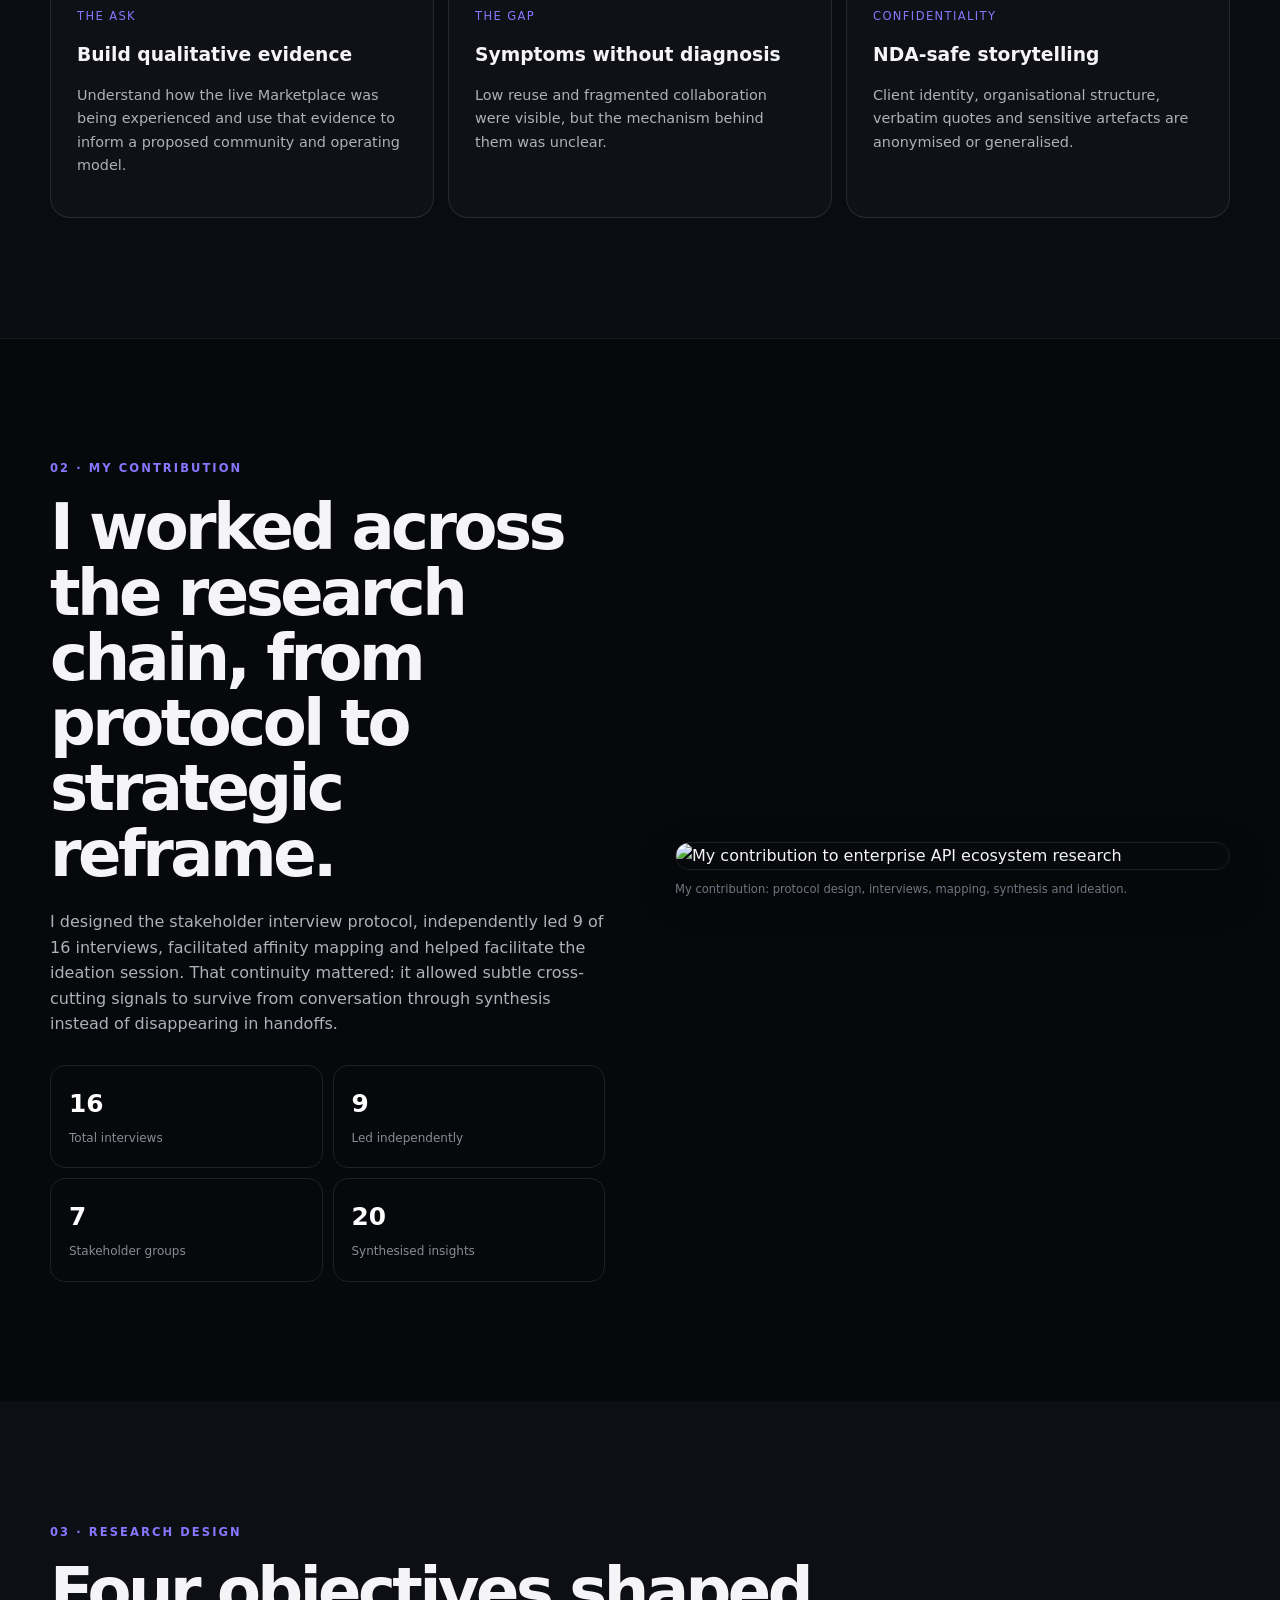
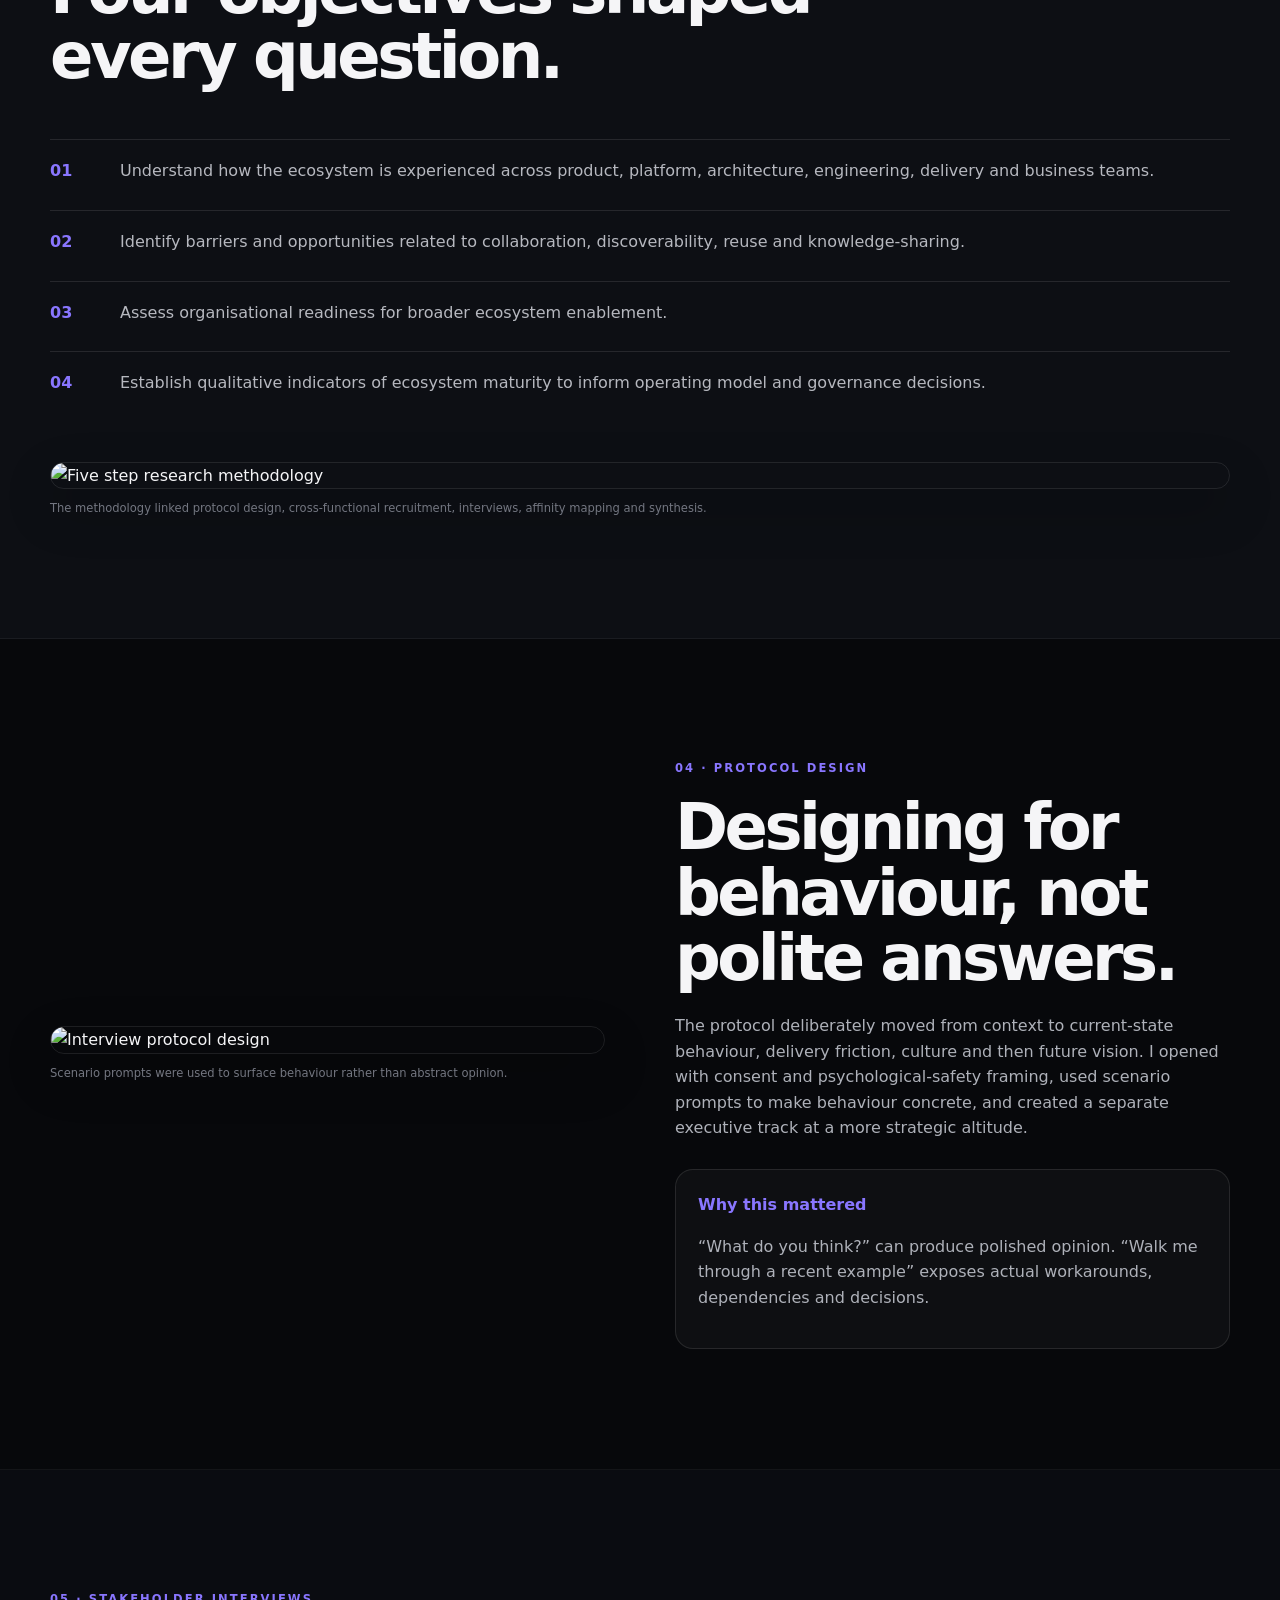
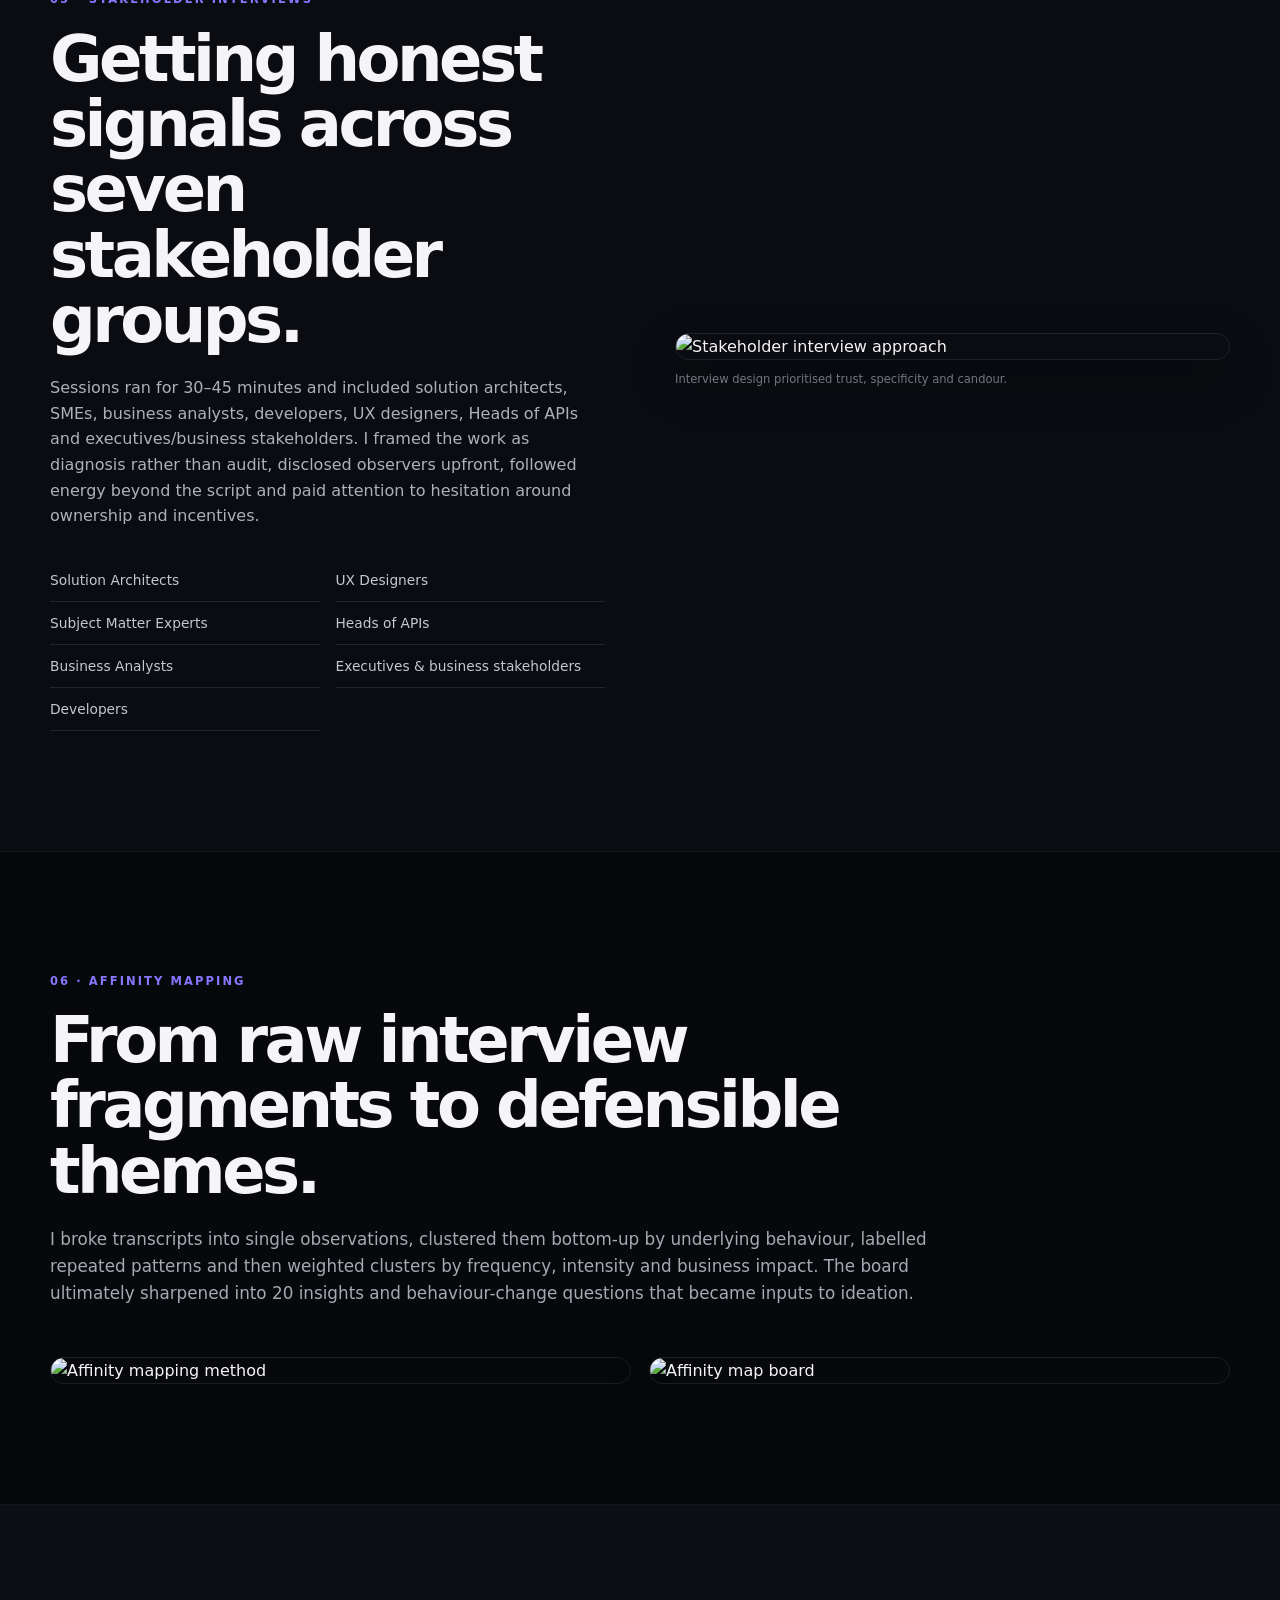
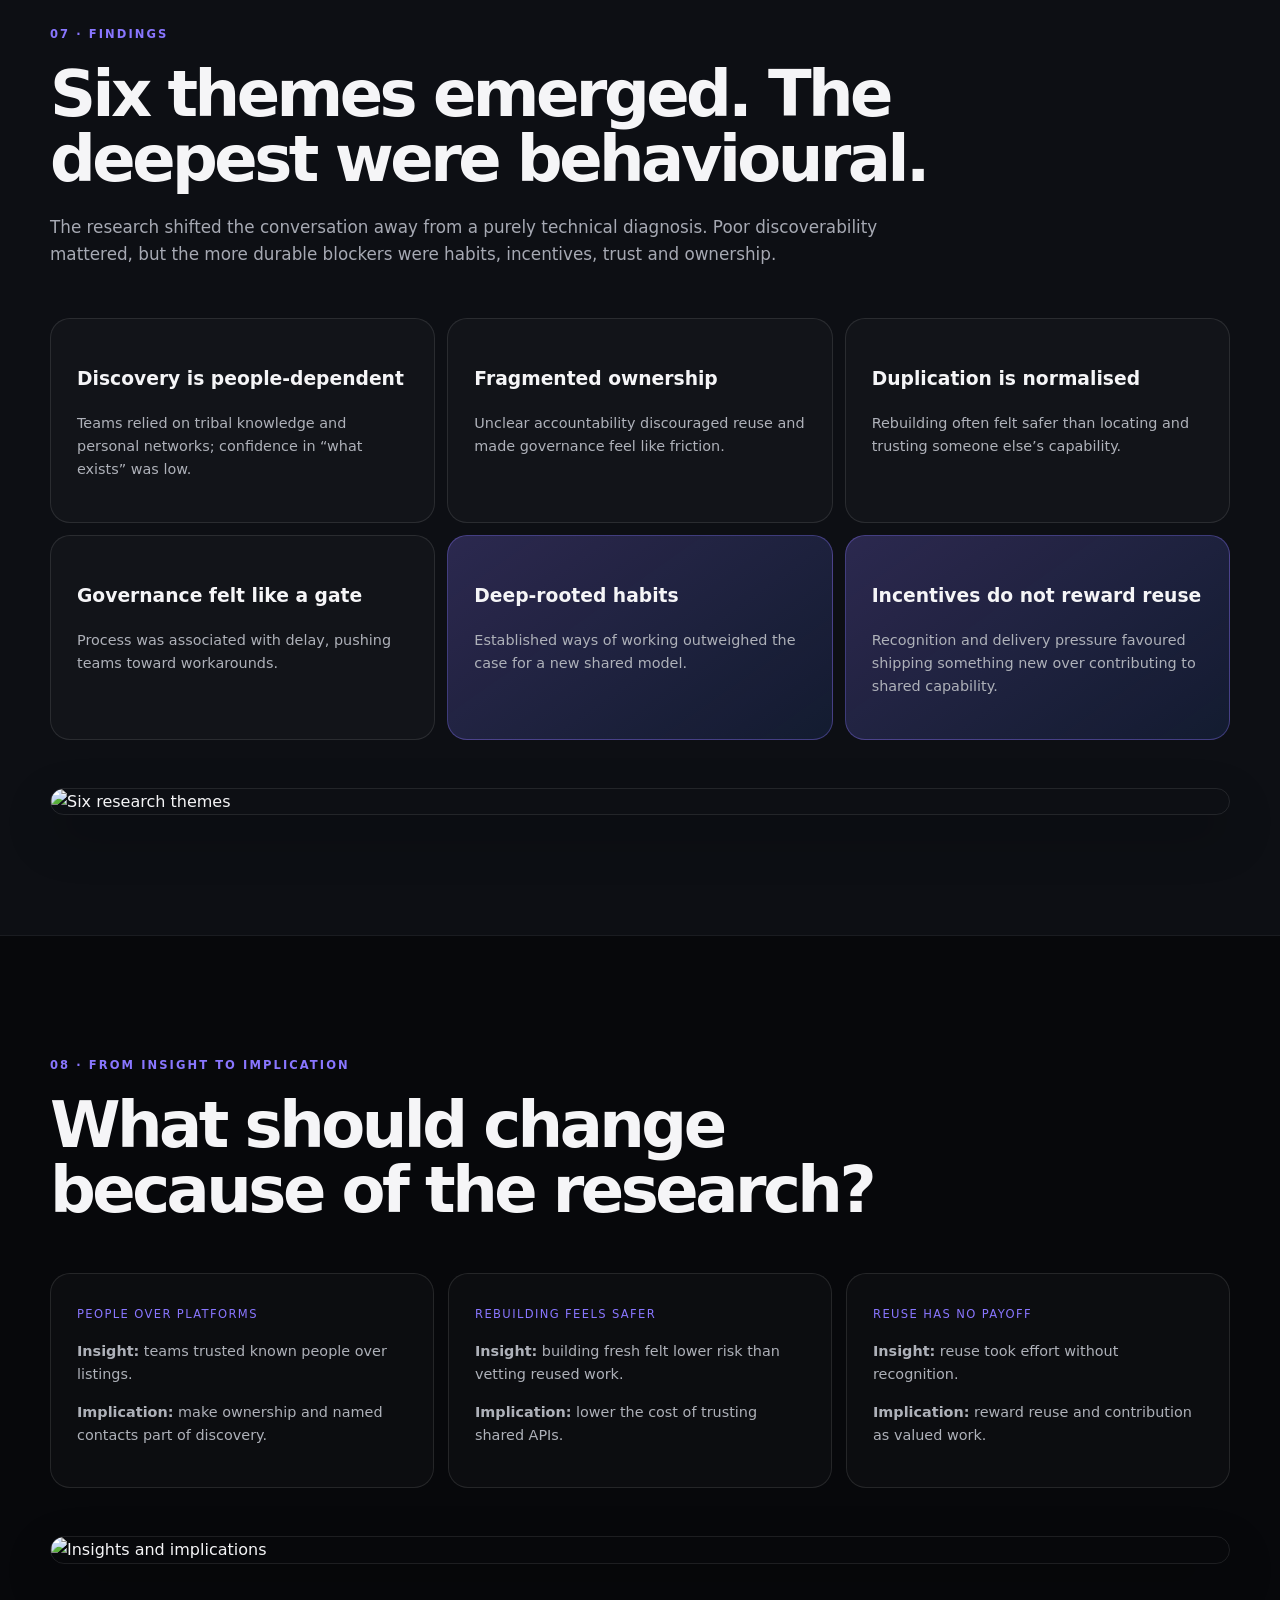
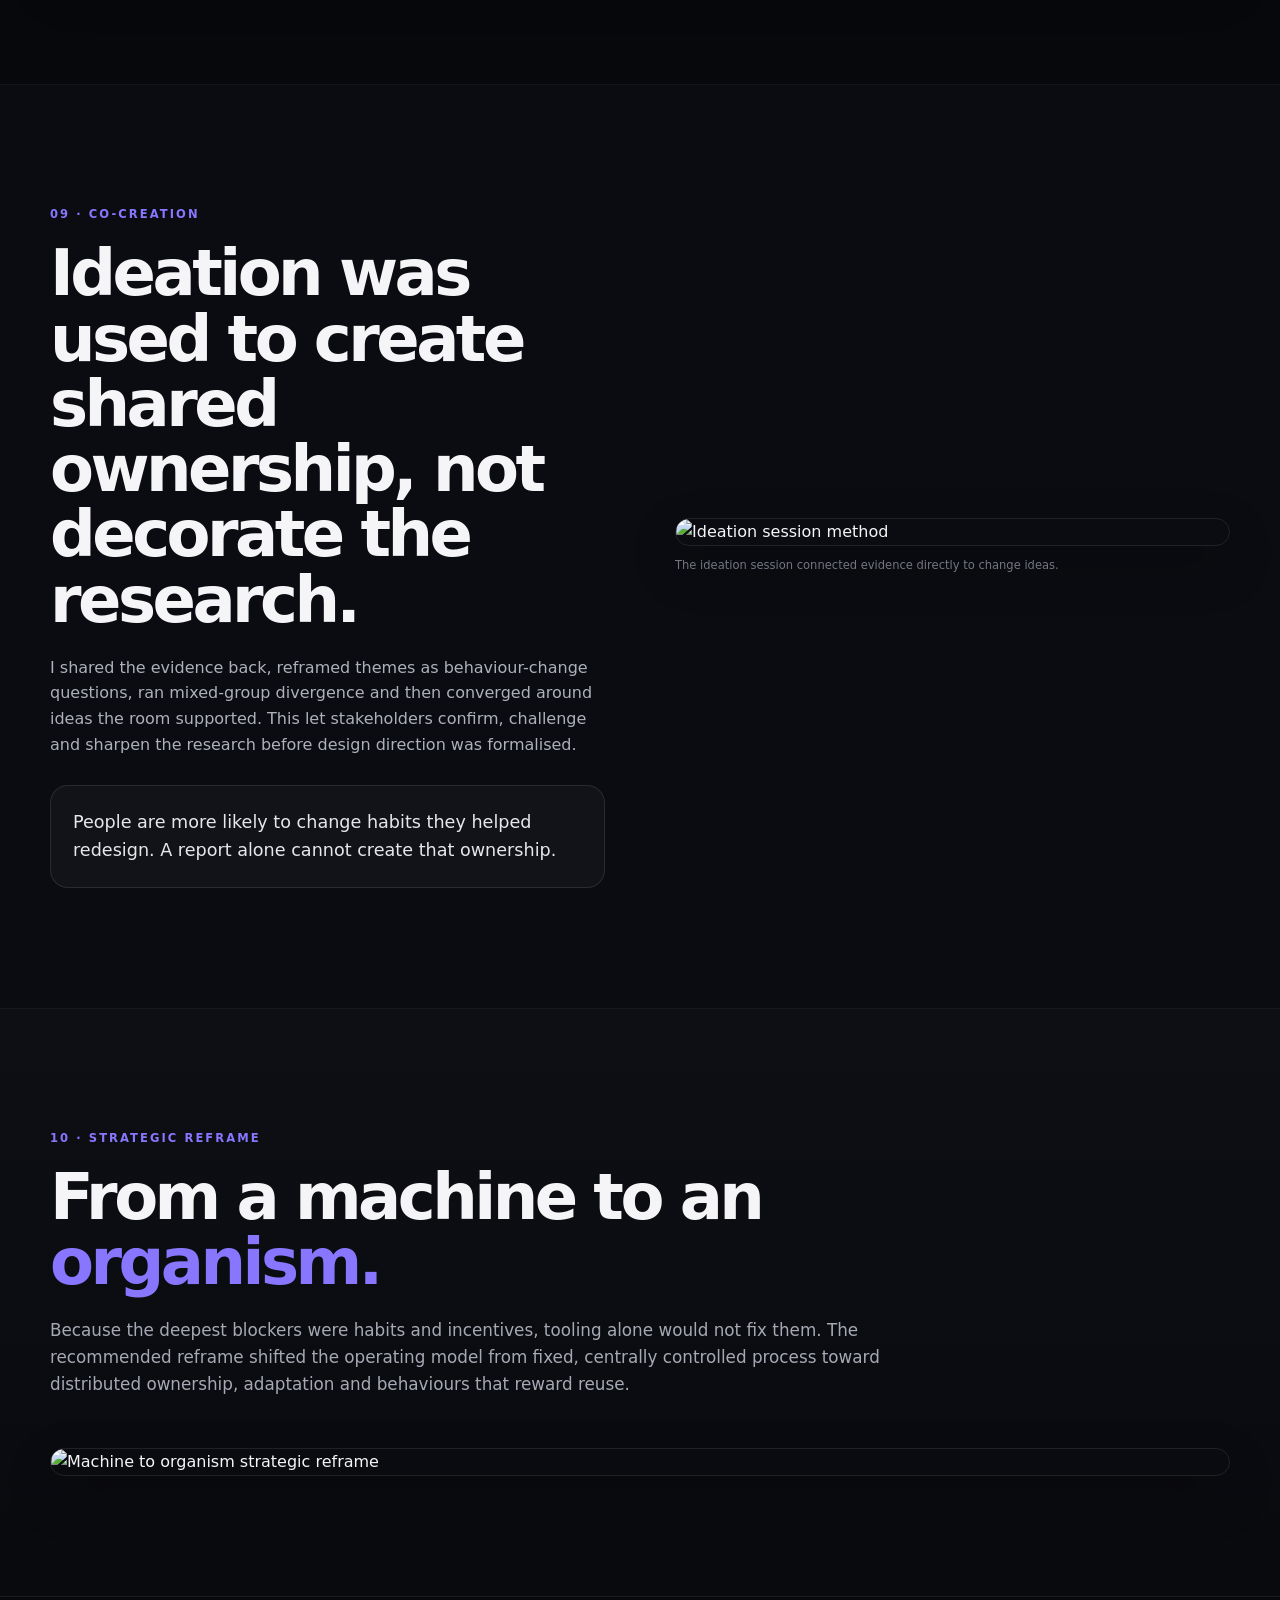
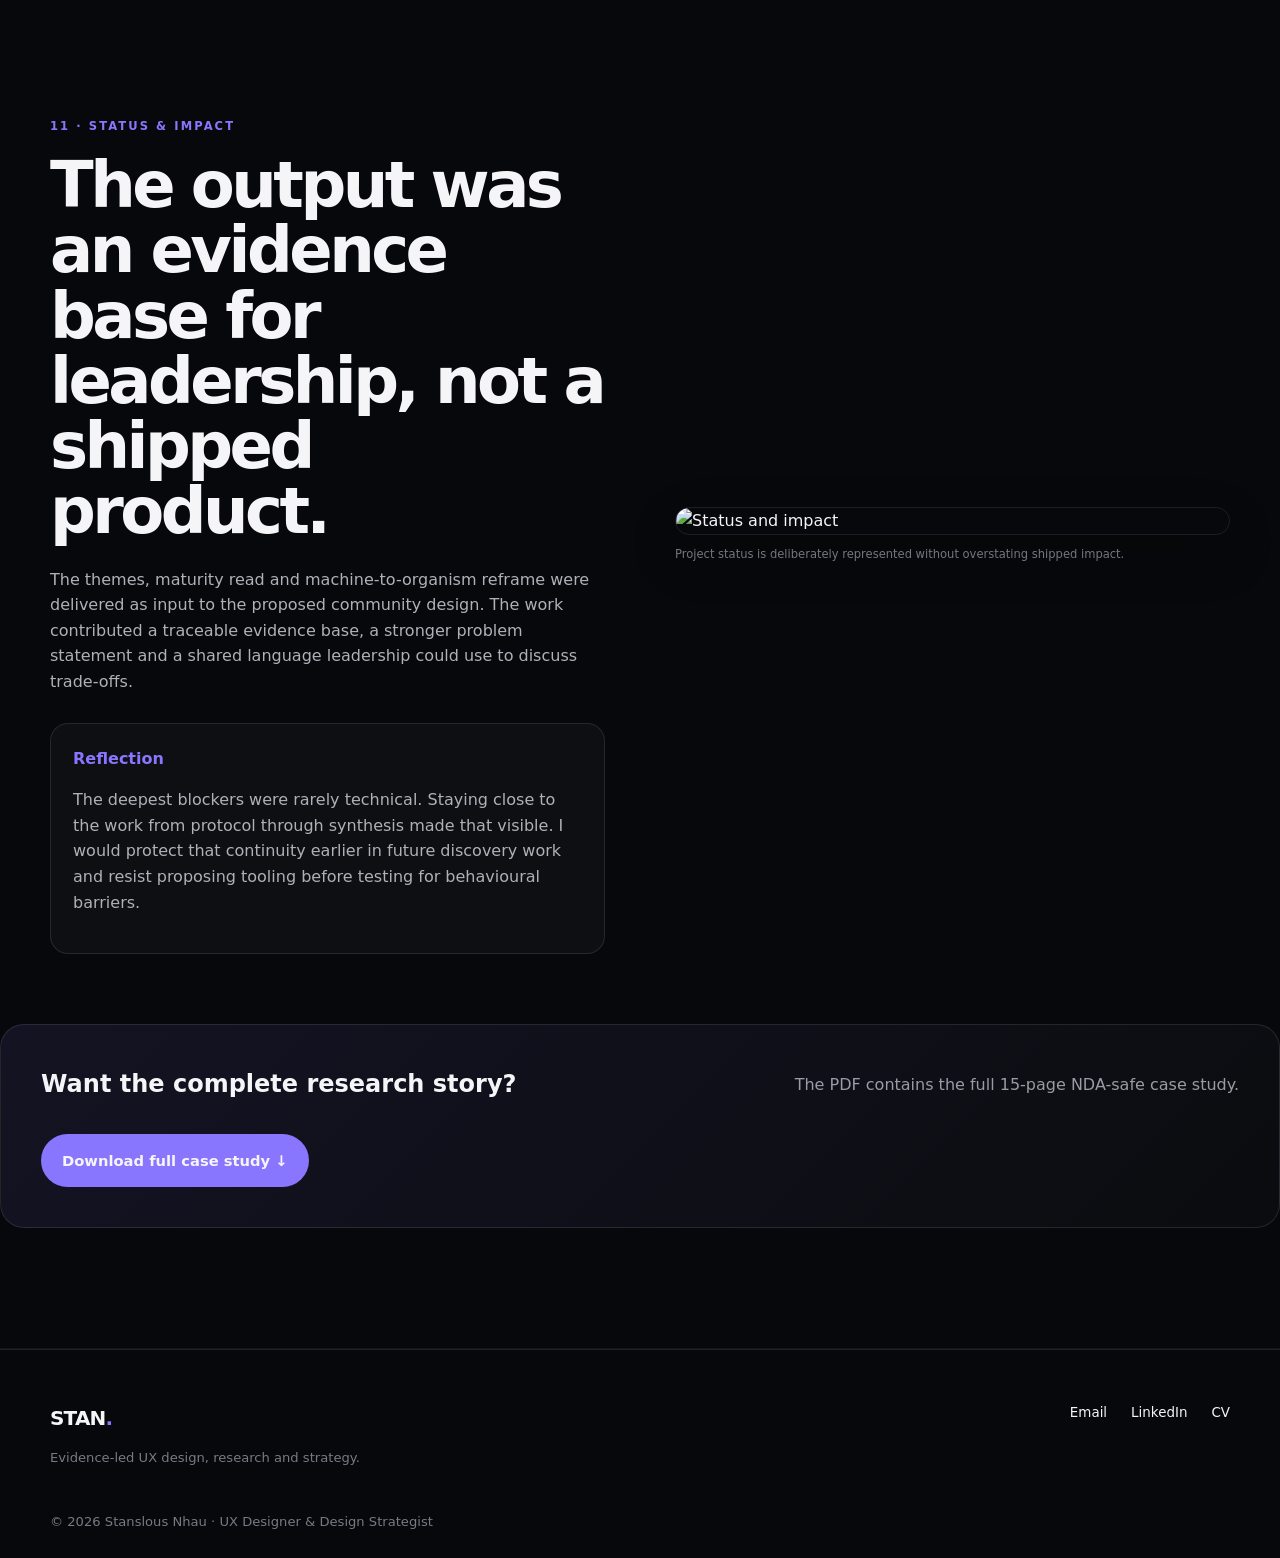
==== commit 60f49e2b: "Add files via upload" ====
--- a/enterprise-api.html
+++ b/enterprise-api.html
@@ -1,4 +1,4 @@
-<!doctype html><html lang="en"><head><meta charset="utf-8"><meta name="viewport" content="width=device-width,initial-scale=1"><meta name="description" content="Enterprise API Ecosystem Research — UX case study by Stanslous Nhau"><title>Enterprise API Ecosystem Research — Stanslous Nhau</title><link rel="stylesheet" href="styles.css"></head><body class="case-page api-case" data-page="api"><div class="cursor-glow" aria-hidden="true"></div><header class="site-nav"><div class="wrap nav-inner"><a class="brand" href="index.html">STAN<span>.</span></a><nav class="nav-links" aria-label="Primary"><a href="index.html#work">Work</a><a href="index.html#about">About</a><a href="index.html#contact">Contact</a><a class="nav-cv" href="assets/Stanslous_Nhau_CV.pdf" download>Download CV</a></nav><button class="menu-btn" aria-label="Open navigation" aria-expanded="false">☰</button></div></header><main><section class="case-hero"><div class="wrap case-hero-grid"><div class="reveal"><a class="back-link" href="index.html#work">← Selected work</a><div class="eyebrow">Case Study 01 · UX Research</div><h1>Enterprise API Ecosystem Research</h1><p class="case-intro">From fragmented capability to a connected ecosystem: research into the human and behavioural conditions shaping API discovery, reuse and collaboration.</p><div class="case-meta"><div><span>Role</span><b>UX Researcher</b></div><div><span>Team</span><b>7 designers</b></div><div><span>Context</span><b>Tier-1 African bank · NDA</b></div><div><span>Status</span><b>Discovery delivered · not shipped</b></div></div><div class="cta-row"><a class="btn primary" href="#case-content">Read the case study ↓</a><a class="btn" href="assets/Enterprise_API_Ecosystem_Research.pdf" download>Download full case study ↓</a></div></div><div class="case-hero-art reveal" data-delay="120"><div class="case-hero-image"></div></div></div></section><div id="case-content">
+<!doctype html><html lang="en"><head><meta charset="utf-8"><meta name="viewport" content="width=device-width,initial-scale=1"><meta name="description" content="Enterprise API Ecosystem Research, UX case study by Stanslous Nhau"><title>Enterprise API Ecosystem Research | Stanslous Nhau</title><link rel="stylesheet" href="styles.css"></head><body class="case-page api-case" data-page="api"><div class="cursor-glow" aria-hidden="true"></div><header class="site-nav"><div class="wrap nav-inner"><a class="brand" href="index.html">STAN<span>.</span></a><nav class="nav-links" aria-label="Primary"><a href="index.html#work">Work</a><a href="index.html#about">About</a><a href="index.html#contact">Contact</a><a class="nav-cv" href="assets/Stanslous_Nhau_CV.pdf" download>Download CV</a></nav><button class="menu-btn" aria-label="Open navigation" aria-expanded="false">☰</button></div></header><main><section class="case-hero"><div class="wrap case-hero-grid"><div class="reveal"><a class="back-link" href="index.html#work">← Selected work</a><div class="eyebrow">Case Study 01 · UX Research</div><h1>Enterprise API Ecosystem Research</h1><p class="case-intro">From fragmented capability to a connected ecosystem: research into the human and behavioural conditions shaping API discovery, reuse and collaboration.</p><div class="case-meta"><div><span>Role</span><b>UX Researcher</b></div><div><span>Team</span><b>7 designers</b></div><div><span>Context</span><b>Tier-1 African bank · NDA</b></div><div><span>Status</span><b>Discovery delivered · not shipped</b></div></div><div class="cta-row"><a class="btn primary" href="#case-content">Read the case study ↓</a><a class="btn" href="assets/Enterprise_API_Ecosystem_Research.pdf" download>Download full case study ↓</a></div></div><div class="case-hero-art reveal" data-delay="120"><div class="case-hero-image"></div></div></div></section><div id="case-content">
 <section class="case-section dark"><div class="wrap"><div class="case-lead reveal"><div class="eyebrow">01 · Project context</div><h2>A discovery engagement for the <span class="accent">human layer</span> of an API ecosystem.</h2><p>The API Marketplace already existed as a live platform. The unresolved question was human: whether teams trusted, found and reused what was already there. Leadership suspected collaboration, discoverability and reuse were breaking down, but there was no structured evidence showing where or why.</p></div><div class="three-up reveal"><article><span>The ask</span><h3>Build qualitative evidence</h3><p>Understand how the live Marketplace was being experienced and use that evidence to inform a proposed community and operating model.</p></article><article><span>The gap</span><h3>Symptoms without diagnosis</h3><p>Low reuse and fragmented collaboration were visible, but the mechanism behind them was unclear.</p></article><article><span>Confidentiality</span><h3>NDA-safe storytelling</h3><p>Client identity, organisational structure, verbatim quotes and sensitive artefacts are anonymised or generalised.</p></article></div></div></section>
 <section class="case-section"><div class="wrap split"><div class="reveal"><div class="eyebrow">02 · My contribution</div><h2>I worked across the research chain, from protocol to strategic reframe.</h2><p>I designed the stakeholder interview protocol, independently led 9 of 16 interviews, facilitated affinity mapping and helped facilitate the ideation session. That continuity mattered: it allowed subtle cross-cutting signals to survive from conversation through synthesis instead of disappearing in handoffs.</p><div class="metric-grid"><div><b>16</b><span>Total interviews</span></div><div><b>9</b><span>Led independently</span></div><div><b>7</b><span>Stakeholder groups</span></div><div><b>20</b><span>Synthesised insights</span></div></div></div><figure class="reveal"><img class="deck-shot" src="assets/case-api/page-03.png" alt="My contribution to enterprise API ecosystem research"><figcaption>My contribution: protocol design, interviews, mapping, synthesis and ideation.</figcaption></figure></div></section>
 <section class="case-section subtle"><div class="wrap"><div class="case-lead reveal"><div class="eyebrow">03 · Research design</div><h2>Four objectives shaped every question.</h2></div><div class="number-list reveal"><div><b>01</b><p>Understand how the ecosystem is experienced across product, platform, architecture, engineering, delivery and business teams.</p></div><div><b>02</b><p>Identify barriers and opportunities related to collaboration, discoverability, reuse and knowledge-sharing.</p></div><div><b>03</b><p>Assess organisational readiness for broader ecosystem enablement.</p></div><div><b>04</b><p>Establish qualitative indicators of ecosystem maturity to inform operating model and governance decisions.</p></div></div><figure class="wide-figure reveal"><img class="deck-shot" src="assets/case-api/page-05.png" alt="Five step research methodology"><figcaption>The methodology linked protocol design, cross-functional recruitment, interviews, affinity mapping and synthesis.</figcaption></figure></div></section>
@@ -9,4 +9,4 @@
 <section class="case-section"><div class="wrap"><div class="case-lead reveal"><div class="eyebrow">08 · From insight to implication</div><h2>What should change because of the research?</h2></div><div class="implication-grid reveal"><article><span>People over platforms</span><p><b>Insight:</b> teams trusted known people over listings.</p><p><b>Implication:</b> make ownership and named contacts part of discovery.</p></article><article><span>Rebuilding feels safer</span><p><b>Insight:</b> building fresh felt lower risk than vetting reused work.</p><p><b>Implication:</b> lower the cost of trusting shared APIs.</p></article><article><span>Reuse has no payoff</span><p><b>Insight:</b> reuse took effort without recognition.</p><p><b>Implication:</b> reward reuse and contribution as valued work.</p></article></div><figure class="wide-figure reveal"><img class="deck-shot" src="assets/case-api/page-11.png" alt="Insights and implications"></figure></div></section>
 <section class="case-section dark"><div class="wrap split"><div class="reveal"><div class="eyebrow">09 · Co-creation</div><h2>Ideation was used to create shared ownership, not decorate the research.</h2><p>I shared the evidence back, reframed themes as behaviour-change questions, ran mixed-group divergence and then converged around ideas the room supported. This let stakeholders confirm, challenge and sharpen the research before design direction was formalised.</p><div class="quote-card">People are more likely to change habits they helped redesign. A report alone cannot create that ownership.</div></div><figure class="reveal"><img class="deck-shot" src="assets/case-api/page-12.png" alt="Ideation session method"><figcaption>The ideation session connected evidence directly to change ideas.</figcaption></figure></div></section>
 <section class="case-section feature-section"><div class="wrap"><div class="case-lead reveal"><div class="eyebrow">10 · Strategic reframe</div><h2>From a machine to an <span class="accent">organism.</span></h2><p>Because the deepest blockers were habits and incentives, tooling alone would not fix them. The recommended reframe shifted the operating model from fixed, centrally controlled process toward distributed ownership, adaptation and behaviours that reward reuse.</p></div><figure class="wide-figure reveal"><img class="deck-shot" src="assets/case-api/page-14.png" alt="Machine to organism strategic reframe"></figure></div></section>
-<section class="case-section"><div class="wrap split"><div class="reveal"><div class="eyebrow">11 · Status & impact</div><h2>The output was an evidence base for leadership — not a shipped product.</h2><p>The themes, maturity read and machine-to-organism reframe were delivered as input to the proposed community design. The work contributed a traceable evidence base, a stronger problem statement and a shared language leadership could use to discuss trade-offs.</p><div class="decision-card"><strong>Reflection</strong><p>The deepest blockers were rarely technical. Staying close to the work from protocol through synthesis made that visible. I would protect that continuity earlier in future discovery work and resist proposing tooling before testing for behavioural barriers.</p></div></div><figure class="reveal"><img class="deck-shot" src="assets/case-api/page-15.png" alt="Status and impact"><figcaption>Project status is deliberately represented without overstating shipped impact.</figcaption></figure></div><div class="case-download reveal"><h3>Want the complete research story?</h3><p>The PDF contains the full 15-page NDA-safe case study.</p><a class="btn primary" href="assets/Enterprise_API_Ecosystem_Research.pdf" download>Download full case study ↓</a></div></section></div></main><footer class="footer"><div class="wrap footer-grid"><div><a class="brand" href="index.html">STAN<span>.</span></a><p>Evidence-led UX design, research and strategy.</p></div><div class="footer-links"><a href="mailto:smnhau03@gmail.com">Email</a><a href="https://www.linkedin.com/in/stanslous-nhau-3b56a53a6/" target="_blank" rel="noreferrer">LinkedIn</a><a href="assets/Stanslous_Nhau_CV.pdf" download>CV</a></div></div><div class="wrap copyright">© <span data-year></span> Stanslous Nhau · UX Designer & Design Strategist</div></footer><script src="script.js"></script></body></html>+<section class="case-section"><div class="wrap split"><div class="reveal"><div class="eyebrow">11 · Status & impact</div><h2>The output was an evidence base for leadership, not a shipped product.</h2><p>The themes, maturity read and machine-to-organism reframe were delivered as input to the proposed community design. The work contributed a traceable evidence base, a stronger problem statement and a shared language leadership could use to discuss trade-offs.</p><div class="decision-card"><strong>Reflection</strong><p>The deepest blockers were rarely technical. Staying close to the work from protocol through synthesis made that visible. I would protect that continuity earlier in future discovery work and resist proposing tooling before testing for behavioural barriers.</p></div></div><figure class="reveal"><img class="deck-shot" src="assets/case-api/page-15.png" alt="Status and impact"><figcaption>Project status is deliberately represented without overstating shipped impact.</figcaption></figure></div><div class="case-download reveal"><h3>Want the complete research story?</h3><p>The PDF contains the full 15-page NDA-safe case study.</p><a class="btn primary" href="assets/Enterprise_API_Ecosystem_Research.pdf" download>Download full case study ↓</a></div></section></div></main><footer class="footer"><div class="wrap footer-grid"><div><a class="brand" href="index.html">STAN<span>.</span></a><p>Evidence-led UX design, research and strategy.</p></div><div class="footer-links"><a href="mailto:smnhau03@gmail.com">Email</a><a href="https://www.linkedin.com/in/stanslous-nhau-3b56a53a6/" target="_blank" rel="noreferrer">LinkedIn</a><a href="assets/Stanslous_Nhau_CV.pdf" download>CV</a></div></div><div class="wrap copyright">© <span data-year></span> Stanslous Nhau · UX Designer & Design Strategist</div></footer><script src="script.js"></script></body></html>
--- a/styles.css
+++ b/styles.css
@@ -5,3 +5,12 @@
 @media(max-width:900px){.nav-links{position:absolute;top:76px;left:20px;right:20px;background:#11141b;border:1px solid var(--line);border-radius:18px;padding:18px;flex-direction:column;align-items:stretch;display:none}.nav-links.open{display:flex}.menu-btn{display:block}.hero,.case-hero-grid,.thinking-layout,.about-grid,.split,.section-head{grid-template-columns:1fr}.hero{padding-top:40px}.hero-visual{min-height:480px}.hero h1{font-size:clamp(3.5rem,15vw,6rem)}.portrait-orbit{width:380px;height:380px}.floating-note{right:0}.project-copy{grid-template-columns:1fr;padding:34px}.project-number{display:none}.project-card{min-height:620px}.project-overlay{background:linear-gradient(0deg,rgba(5,6,9,.97) 0%,rgba(5,6,9,.7) 60%,rgba(5,6,9,.25) 100%)}.project-copy{align-content:end}.section,.case-section{padding:85px 0}.thinking-orbit{height:430px}.about-photo,.about-photo img{min-height:520px}.contact-inner{align-items:flex-start;flex-direction:column}.three-up,.four-up,.insight-grid,.implication-grid,.archetypes{grid-template-columns:1fr 1fr}.case-hero-art{min-height:420px}.case-meta{grid-template-columns:1fr 1fr}.gallery.two,.decision-grid{grid-template-columns:1fr}.footer-grid{gap:30px;flex-direction:column}.split.reverse>figure,.split.reverse>div{order:initial}}
 @media(max-width:600px){.wrap{width:min(calc(100% - 28px),var(--max))}.hero{min-height:auto}.hero h1,.case-hero h1{font-size:3.6rem}.section-head h2,.case-section h2,.contact h2{font-size:2.65rem}.hero-visual{min-height:400px}.portrait-orbit{width:300px;height:300px}.floating-note{bottom:30px;font-size:.7rem}.three-up,.four-up,.insight-grid,.implication-grid,.archetypes,.skills,.persona-grid,.metric-grid,.research-stats{grid-template-columns:1fr}.case-meta{grid-template-columns:1fr}.case-hero-art{min-height:340px}.case-section{padding:72px 0}.case-download{padding:28px}.project-card{min-height:650px}.project-copy{padding:26px}.clean-list{columns:1}.thinking-orbit{transform:scale(.82);margin-inline:-40px}.cta-row .btn{width:100%}}
 @media(prefers-reduced-motion:reduce){*{animation:none!important;transition:none!important;scroll-behavior:auto!important}.reveal{opacity:1;transform:none}.cursor-glow{display:none}}
+
+/* Capability carousel: partner-logo style components */
+.capability-carousel{position:relative;border-block:1px solid var(--line);background:rgba(255,255,255,.018);padding:22px 0;overflow:hidden}.carousel-label{width:min(calc(100% - 40px),var(--max));margin:0 auto 14px;text-transform:uppercase;letter-spacing:.18em;font-size:.66rem;font-weight:800;color:#777b86}.capability-window{overflow:hidden;mask-image:linear-gradient(to right,transparent,#000 7%,#000 93%,transparent);-webkit-mask-image:linear-gradient(to right,transparent,#000 7%,#000 93%,transparent)}.capability-track{display:flex;gap:14px;width:max-content;padding-inline:14px;animation:capability-scroll 28s linear infinite}.capability-carousel:hover .capability-track{animation-play-state:paused}.capability-chip{height:62px;min-width:190px;padding:0 22px 0 10px;border:1px solid rgba(255,255,255,.11);border-radius:16px;background:linear-gradient(145deg,rgba(255,255,255,.065),rgba(255,255,255,.022));display:flex;align-items:center;gap:13px;box-shadow:inset 0 1px 0 rgba(255,255,255,.05),0 10px 30px rgba(0,0,0,.12);transition:transform .25s ease,border-color .25s ease,background .25s ease}.capability-chip:hover{transform:translateY(-3px);border-color:rgba(137,118,255,.55);background:linear-gradient(145deg,rgba(137,118,255,.14),rgba(255,255,255,.03))}.capability-chip i{width:40px;height:40px;border-radius:11px;display:grid;place-items:center;background:#11131a;border:1px solid rgba(255,255,255,.1);font-style:normal;color:#a99cff;font-size:.67rem;font-weight:900;letter-spacing:.06em}.capability-chip b{font-size:.86rem;letter-spacing:-.01em;white-space:nowrap}@keyframes capability-scroll{to{transform:translateX(calc(-50% - 7px))}}
+
+/* Statistics emphasis */
+.stats-proof{display:flex;align-items:center;gap:13px;width:max-content;max-width:100%;margin:24px 0 4px;padding:11px 16px 11px 11px;border:1px solid rgba(137,118,255,.3);border-radius:16px;background:rgba(137,118,255,.075)}.stats-mark{width:42px;height:42px;display:grid;place-items:center;border-radius:12px;background:linear-gradient(145deg,#8b78ff,#5f53e7);font-weight:900;font-size:1.15rem}.stats-proof strong,.stats-proof small{display:block}.stats-proof strong{font-size:.9rem}.stats-proof small{color:#92959f;font-size:.72rem;margin-top:1px}.stats-edge{background:linear-gradient(180deg,rgba(137,118,255,.055),rgba(255,255,255,0));border-top:1px solid var(--line)}.stats-edge-head{display:grid;grid-template-columns:.7fr 1.2fr;column-gap:70px;align-items:end;margin-bottom:42px}.stats-edge-head .eyebrow{grid-column:1/-1}.stats-edge-head h2{margin:0;font-size:clamp(2.5rem,5vw,5rem);line-height:.98;letter-spacing:-.055em}.stats-edge-head p{margin:0;color:var(--muted);max-width:600px}.stats-edge-grid{display:grid;grid-template-columns:repeat(3,1fr);gap:14px}.stats-edge-grid article{position:relative;min-height:240px;padding:28px;border:1px solid var(--line);border-radius:22px;background:linear-gradient(145deg,rgba(255,255,255,.045),rgba(255,255,255,.015));overflow:hidden}.stats-edge-grid article:after{content:"";position:absolute;width:130px;height:130px;border:1px solid rgba(137,118,255,.13);border-radius:50%;right:-50px;bottom:-50px}.stats-edge-grid span{color:#a99cff;font-size:.7rem;font-weight:800;letter-spacing:.14em}.stats-edge-grid h3{font-size:1.35rem;margin:30px 0 9px}.stats-edge-grid p{margin:0;color:#9ea1aa;font-size:.9rem}.stats-coursework{display:flex;gap:10px;flex-wrap:wrap;margin-top:18px}.stats-coursework span{padding:9px 13px;border:1px solid var(--line);border-radius:999px;color:#b8bac2;font-size:.74rem;background:rgba(255,255,255,.02)}
+@media(max-width:900px){.stats-edge-head{grid-template-columns:1fr;gap:18px}.stats-edge-grid{grid-template-columns:1fr}.capability-chip{min-width:170px}.capability-track{animation-duration:24s}}
+@media(max-width:600px){.carousel-label{width:min(calc(100% - 28px),var(--max))}.capability-chip{height:56px;min-width:160px;padding-right:16px}.capability-chip i{width:36px;height:36px}.stats-proof{width:100%}.stats-proof small{font-size:.67rem}}
+@media(prefers-reduced-motion:reduce){.capability-track{animation:none}}
